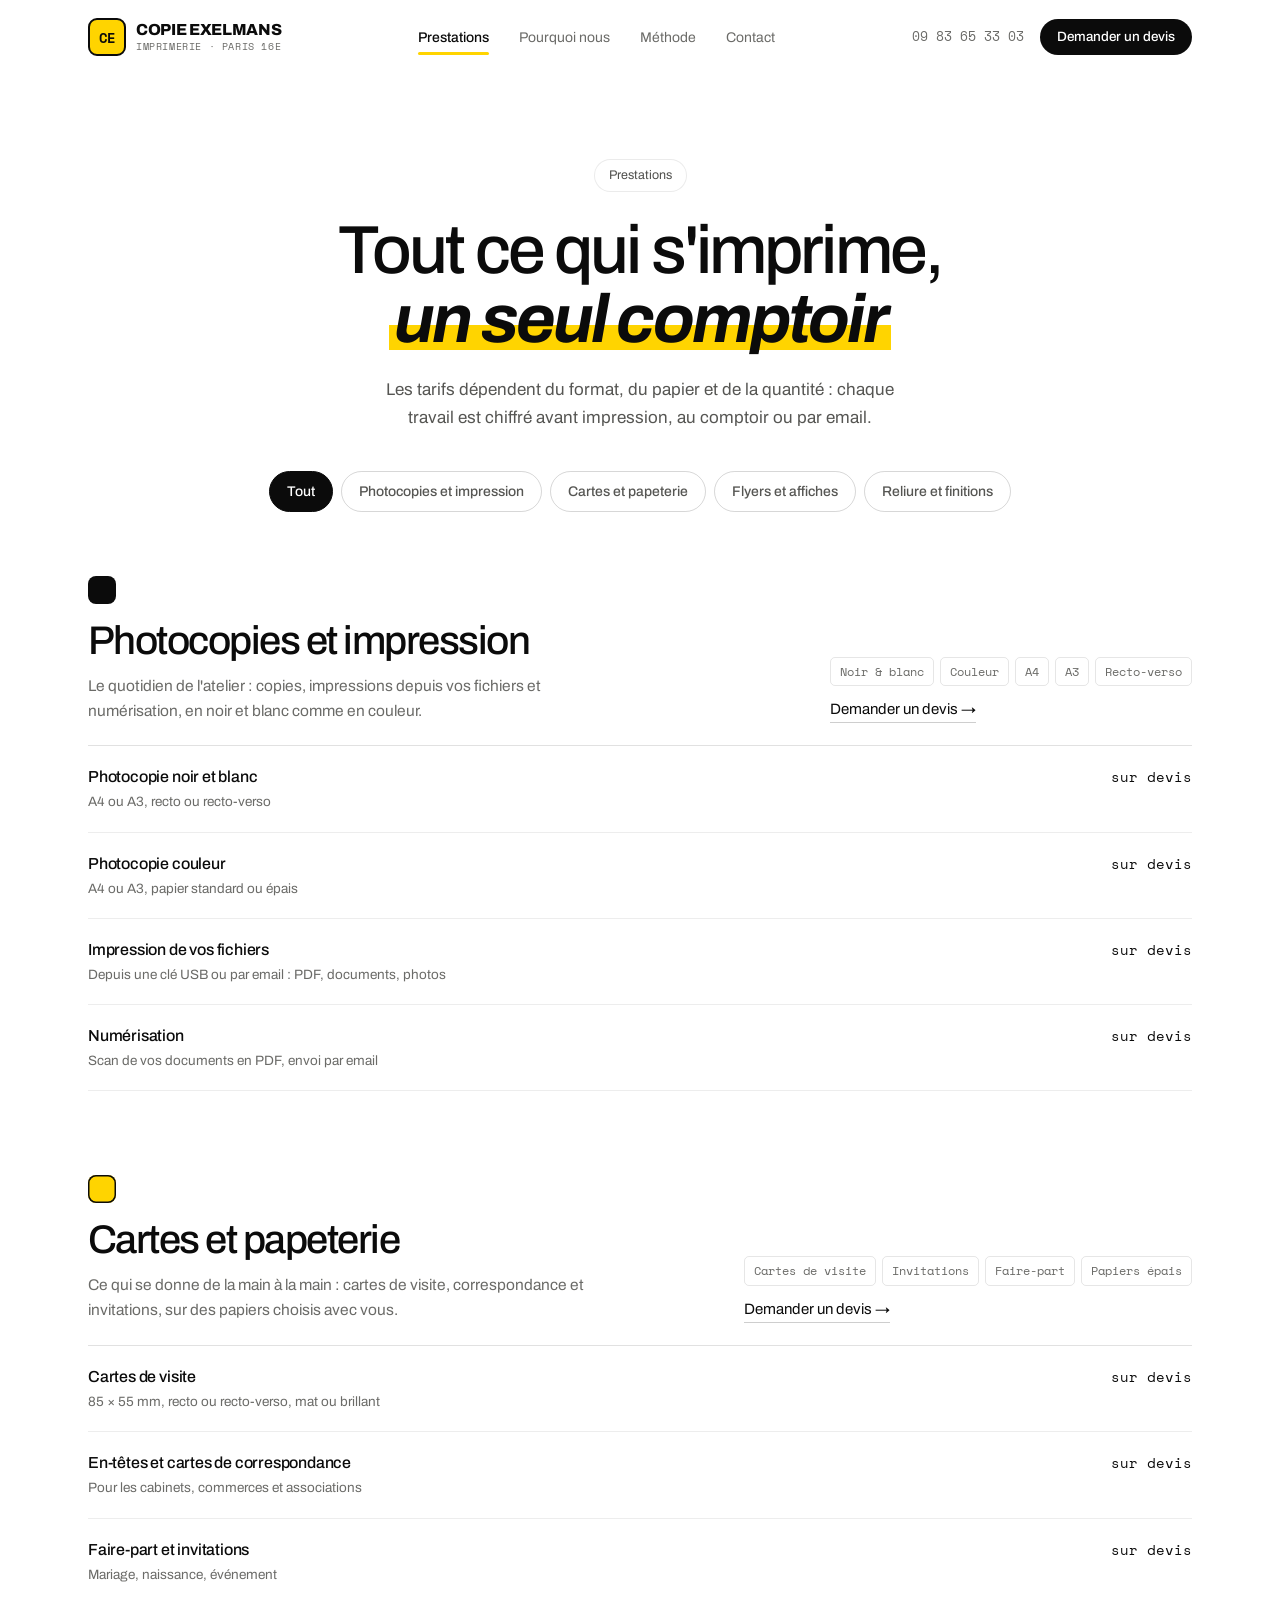
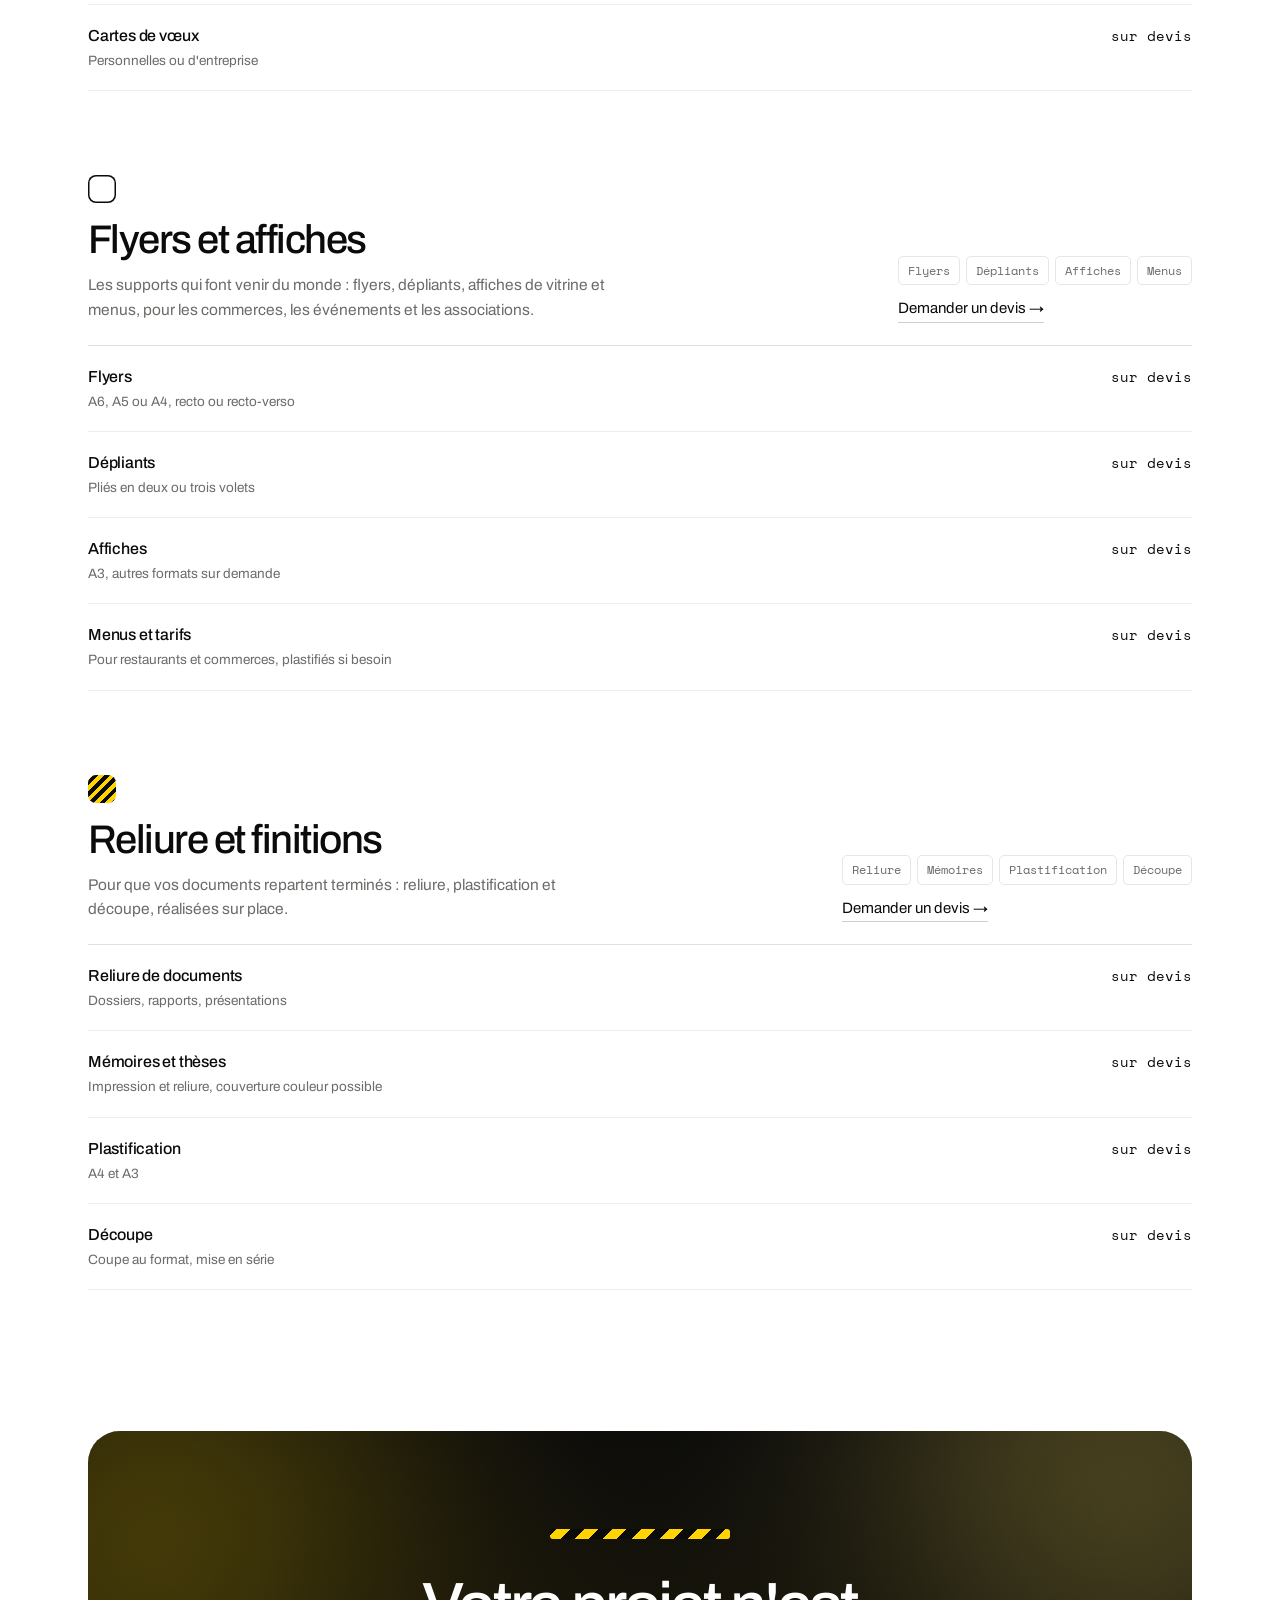
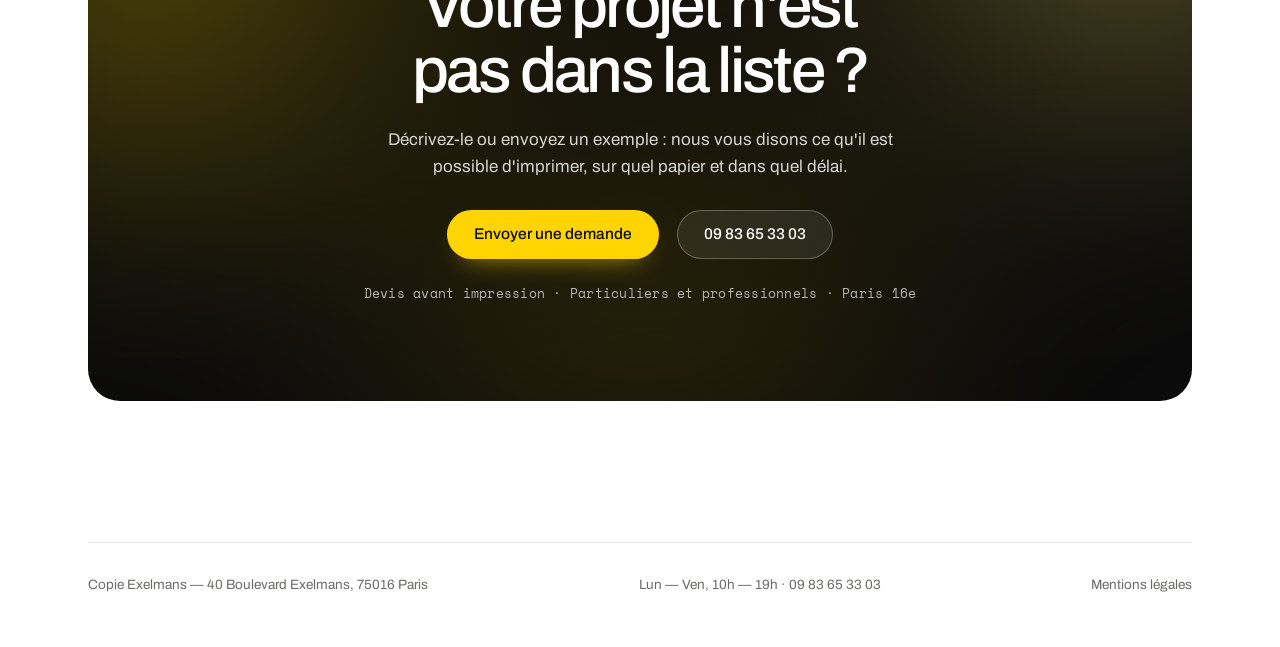
==== catalogue.html @ 48db98c7 "Site vitrine Copie Exelmans (noir, blanc, jaune) Accueil, prestations, contact et mentions légales, " ====
<!DOCTYPE html>
<html lang="fr">
<head>
<meta charset="utf-8">
<meta name="viewport" content="width=device-width, initial-scale=1">
<title>Prestations — Copie Exelmans · Imprimerie Paris 16e</title>
<meta name="description" content="Photocopies, impression numérique, cartes de visite, flyers, affiches, reliure et finitions au 40 boulevard Exelmans, Paris 16e.">
<meta name="theme-color" content="#ffd400">

<link rel="icon" href="assets/img/favicon.svg" type="image/svg+xml">

<link rel="preconnect" href="https://fonts.googleapis.com">
<link rel="preconnect" href="https://fonts.gstatic.com" crossorigin>
<link href="https://fonts.googleapis.com/css2?family=Archivo:wght@400;500;600;700;800&family=Space+Mono:wght@400;700&display=swap" rel="stylesheet">
<link rel="stylesheet" href="assets/css/style.css?v=1">
</head>
<body>

<div class="scroll-progress" aria-hidden="true"></div>
<a class="skip-link" href="#main">Aller au contenu</a>

<header class="site-header">
  <div class="container header-inner">
    <a class="brand" href="index.html" aria-label="Copie Exelmans, accueil">
      <span class="brand-mark" aria-hidden="true">CE</span>
      <span class="brand-name">Copie Exelmans<small>Imprimerie · Paris 16e</small></span>
    </a>

    <nav class="nav" id="site-nav" aria-label="Navigation principale">
      <a aria-current="page" href="catalogue.html">Prestations</a>
      <a href="index.html#pourquoi">Pourquoi nous</a>
      <a href="index.html#process">Méthode</a>
      <a href="contact.html">Contact</a>
    </nav>

    <div class="header-actions">
      <a class="header-tel" href="tel:+33983653303">09 83 65 33 03</a>
      <a class="btn btn--dark btn--sm" href="contact.html">Demander un devis</a>
    </div>

    <button class="burger" type="button" aria-expanded="false" aria-controls="site-nav" aria-label="Ouvrir le menu">
      <span></span><span></span><span></span>
    </button>
  </div>
</header>

<main id="main">

  <section class="container" style="padding-top: clamp(48px, 7vw, 84px);">
    <div class="center">
      <span class="badge">Prestations</span>
      <h1 class="h-page" style="max-width: 820px;">Tout ce qui s'imprime, <span class="grad">un seul comptoir</span></h1>
      <p class="lead" style="max-width: 520px;">
        Les tarifs dépendent du format, du papier et de la quantité : chaque travail est chiffré
        avant impression, au comptoir ou par email.
      </p>
    </div>

    <div class="filters" role="group" aria-label="Filtrer les prestations par famille">
      <button class="filter" type="button" data-filter="all" aria-pressed="true">Tout</button>
      <button class="filter" type="button" data-filter="copies" aria-pressed="false">Photocopies et impression</button>
      <button class="filter" type="button" data-filter="papeterie" aria-pressed="false">Cartes et papeterie</button>
      <button class="filter" type="button" data-filter="communication" aria-pressed="false">Flyers et affiches</button>
      <button class="filter" type="button" data-filter="finitions" aria-pressed="false">Reliure et finitions</button>
    </div>
    <p class="visually-hidden" id="filters-status" role="status" aria-live="polite"></p>

    <!-- Les prix ne sont pas affichés : remplacer « sur devis » par vos tarifs
         si vous souhaitez les publier (ex. « 0,10 € la page »). -->
    <div class="families">

      <!-- ===================== PHOTOCOPIES ET IMPRESSION ===================== -->
      <section class="family reveal" id="copies" data-family="copies" aria-labelledby="fam-copies">
        <div class="family-head">
          <div style="min-width: 0;">
            <span class="family-chip chip-ink" aria-hidden="true"></span>
            <h2 id="fam-copies">Photocopies et impression</h2>
            <p>
              Le quotidien de l'atelier : copies, impressions depuis vos fichiers et numérisation,
              en noir et blanc comme en couleur.
            </p>
          </div>
          <div class="family-aside">
            <span class="tags">
              <span class="tag">Noir &amp; blanc</span><span class="tag">Couleur</span>
              <span class="tag">A4</span><span class="tag">A3</span><span class="tag">Recto-verso</span>
            </span>
            <a class="link-u" href="contact.html" style="color: #0b0b0b;">Demander un devis →</a>
          </div>
        </div>

        <div class="row">
          <span>
            <span class="row-name"><span class="mk">Photocopie noir et blanc</span></span>
            <span class="row-note">A4 ou A3, recto ou recto-verso</span>
          </span>
          <span class="row-price">sur devis</span>
        </div>
        <div class="row">
          <span>
            <span class="row-name"><span class="mk">Photocopie couleur</span></span>
            <span class="row-note">A4 ou A3, papier standard ou épais</span>
          </span>
          <span class="row-price">sur devis</span>
        </div>
        <div class="row">
          <span>
            <span class="row-name"><span class="mk">Impression de vos fichiers</span></span>
            <span class="row-note">Depuis une clé USB ou par email : PDF, documents, photos</span>
          </span>
          <span class="row-price">sur devis</span>
        </div>
        <div class="row">
          <span>
            <span class="row-name"><span class="mk">Numérisation</span></span>
            <span class="row-note">Scan de vos documents en PDF, envoi par email</span>
          </span>
          <span class="row-price">sur devis</span>
        </div>
      </section>

      <!-- ===================== CARTES ET PAPETERIE ===================== -->
      <section class="family reveal" id="papeterie" data-family="papeterie" aria-labelledby="fam-papeterie">
        <div class="family-head">
          <div style="min-width: 0;">
            <span class="family-chip chip-yellow" aria-hidden="true"></span>
            <h2 id="fam-papeterie">Cartes et papeterie</h2>
            <p>
              Ce qui se donne de la main à la main : cartes de visite, correspondance et
              invitations, sur des papiers choisis avec vous.
            </p>
          </div>
          <div class="family-aside">
            <span class="tags">
              <span class="tag">Cartes de visite</span><span class="tag">Invitations</span>
              <span class="tag">Faire-part</span><span class="tag">Papiers épais</span>
            </span>
            <a class="link-u" href="contact.html" style="color: #0b0b0b;">Demander un devis →</a>
          </div>
        </div>

        <div class="row">
          <span>
            <span class="row-name"><span class="mk">Cartes de visite</span></span>
            <span class="row-note">85 × 55 mm, recto ou recto-verso, mat ou brillant</span>
          </span>
          <span class="row-price">sur devis</span>
        </div>
        <div class="row">
          <span>
            <span class="row-name"><span class="mk">En-têtes et cartes de correspondance</span></span>
            <span class="row-note">Pour les cabinets, commerces et associations</span>
          </span>
          <span class="row-price">sur devis</span>
        </div>
        <div class="row">
          <span>
            <span class="row-name"><span class="mk">Faire-part et invitations</span></span>
            <span class="row-note">Mariage, naissance, événement</span>
          </span>
          <span class="row-price">sur devis</span>
        </div>
        <div class="row">
          <span>
            <span class="row-name"><span class="mk">Cartes de vœux</span></span>
            <span class="row-note">Personnelles ou d'entreprise</span>
          </span>
          <span class="row-price">sur devis</span>
        </div>
      </section>

      <!-- ===================== FLYERS ET AFFICHES ===================== -->
      <section class="family reveal" id="communication" data-family="communication" aria-labelledby="fam-communication">
        <div class="family-head">
          <div style="min-width: 0;">
            <span class="family-chip chip-white" aria-hidden="true"></span>
            <h2 id="fam-communication">Flyers et affiches</h2>
            <p>
              Les supports qui font venir du monde : flyers, dépliants, affiches de vitrine et
              menus, pour les commerces, les événements et les associations.
            </p>
          </div>
          <div class="family-aside">
            <span class="tags">
              <span class="tag">Flyers</span><span class="tag">Dépliants</span>
              <span class="tag">Affiches</span><span class="tag">Menus</span>
            </span>
            <a class="link-u" href="contact.html" style="color: #0b0b0b;">Demander un devis →</a>
          </div>
        </div>

        <div class="row">
          <span>
            <span class="row-name"><span class="mk">Flyers</span></span>
            <span class="row-note">A6, A5 ou A4, recto ou recto-verso</span>
          </span>
          <span class="row-price">sur devis</span>
        </div>
        <div class="row">
          <span>
            <span class="row-name"><span class="mk">Dépliants</span></span>
            <span class="row-note">Pliés en deux ou trois volets</span>
          </span>
          <span class="row-price">sur devis</span>
        </div>
        <div class="row">
          <span>
            <span class="row-name"><span class="mk">Affiches</span></span>
            <span class="row-note">A3, autres formats sur demande</span>
          </span>
          <span class="row-price">sur devis</span>
        </div>
        <div class="row">
          <span>
            <span class="row-name"><span class="mk">Menus et tarifs</span></span>
            <span class="row-note">Pour restaurants et commerces, plastifiés si besoin</span>
          </span>
          <span class="row-price">sur devis</span>
        </div>
      </section>

      <!-- ===================== RELIURE ET FINITIONS ===================== -->
      <section class="family reveal" id="finitions" data-family="finitions" aria-labelledby="fam-finitions">
        <div class="family-head">
          <div style="min-width: 0;">
            <span class="family-chip chip-grey" aria-hidden="true"></span>
            <h2 id="fam-finitions">Reliure et finitions</h2>
            <p>
              Pour que vos documents repartent terminés : reliure, plastification et découpe,
              réalisées sur place.
            </p>
          </div>
          <div class="family-aside">
            <span class="tags">
              <span class="tag">Reliure</span><span class="tag">Mémoires</span>
              <span class="tag">Plastification</span><span class="tag">Découpe</span>
            </span>
            <a class="link-u" href="contact.html" style="color: #0b0b0b;">Demander un devis →</a>
          </div>
        </div>

        <div class="row">
          <span>
            <span class="row-name"><span class="mk">Reliure de documents</span></span>
            <span class="row-note">Dossiers, rapports, présentations</span>
          </span>
          <span class="row-price">sur devis</span>
        </div>
        <div class="row">
          <span>
            <span class="row-name"><span class="mk">Mémoires et thèses</span></span>
            <span class="row-note">Impression et reliure, couverture couleur possible</span>
          </span>
          <span class="row-price">sur devis</span>
        </div>
        <div class="row">
          <span>
            <span class="row-name"><span class="mk">Plastification</span></span>
            <span class="row-note">A4 et A3</span>
          </span>
          <span class="row-price">sur devis</span>
        </div>
        <div class="row">
          <span>
            <span class="row-name"><span class="mk">Découpe</span></span>
            <span class="row-note">Coupe au format, mise en série</span>
          </span>
          <span class="row-price">sur devis</span>
        </div>
      </section>

    </div>
  </section>

  <section class="container section">
    <div class="cta-panel reveal">
      <div class="cta-glow" aria-hidden="true"></div>
      <div class="rainbow-bar" style="width: 180px;" aria-hidden="true"></div>
      <h2 style="max-width: 660px;">Votre projet n'est pas dans la liste ?</h2>
      <p class="lead">
        Décrivez-le ou envoyez un exemple : nous vous disons ce qu'il est possible d'imprimer,
        sur quel papier et dans quel délai.
      </p>
      <div class="actions">
        <a class="btn btn--accent btn--lg" href="contact.html">Envoyer une demande</a>
        <a class="btn btn--ghost btn--lg" href="tel:+33983653303">09 83 65 33 03</a>
      </div>
      <p class="cta-note">Devis avant impression · Particuliers et professionnels · Paris 16e</p>
    </div>
  </section>

</main>

<footer class="container">
  <div class="footer-simple">
    <span>Copie Exelmans — 40 Boulevard Exelmans, 75016 Paris</span>
    <span>Lun — Ven, 10h — 19h · <a href="tel:+33983653303">09 83 65 33 03</a></span>
    <span><a href="mentions-legales.html">Mentions légales</a></span>
  </div>
</footer>

<!-- Raccourcis affichés après le premier écran (gérés par main.js). -->
<button class="to-top" type="button" aria-label="Revenir en haut de la page">
  <svg viewBox="0 0 24 24" fill="none" stroke="currentColor" stroke-width="2"
       stroke-linecap="round" stroke-linejoin="round" aria-hidden="true">
    <path d="M12 19V5M5 12l7-7 7 7"></path>
  </svg>
</button>

<div class="mobile-bar" aria-label="Actions rapides">
  <a class="btn btn--outline" href="tel:+33983653303">Appeler</a>
  <a class="btn btn--accent" href="contact.html">Demander un devis</a>
</div>

<script src="assets/js/main.js?v=1" defer></script>
</body>
</html>
---- assets/css/style.css ----
/* =========================================================================
   Copie Exelmans — feuille de style unique
   Direction artistique noir, blanc et jaune (jaune d'imprimerie).
   Sommaire :
     01. Tokens          06. Boutons & liens      11. Chiffres / avis
     02. Base & reset    07. En-tête              12. Marque déroulante
     03. Mise en page    08. Accueil — héro       13. FAQ
     04. Typographie     09. Catalogue (cartes)   14. Magasin / CTA / pied
     05. Animations      10. Pourquoi / Méthode   15. Pages catalogue & contact
   ========================================================================= */

/* 01. Tokens ------------------------------------------------------------ */
:root {
  /* Couleurs */
  --bg: #ffffff;
  --surface: #fff;
  --surface-2: #f6f6f2;
  --ink: #0b0b0b;
  --ink-2: #565653;
  --ink-3: #6b6b68;
  --ink-4: #5f5f5a;
  --ink-5: #4f4f4c;

  --line: rgba(11, 11, 11, 0.07);
  --line-2: rgba(11, 11, 11, 0.1);
  --line-3: rgba(11, 11, 11, 0.16);

  /* Palette de marque : noir, blanc, jaune.
     Le jaune ne sert jamais de couleur de texte sur fond blanc (contraste
     insuffisant) : il sert de fond, de surlignage, de filet ou de pastille. */
  --yellow: #ffd400;
  --yellow-2: #ffe55c;
  --yellow-soft: #fff7cc;
  --yellow-line: #f0dc7a;
  --accent: var(--ink);

  /* Bande « chantier » noir/jaune, l'équivalent du filet arc-en-ciel. */
  --stripes: repeating-linear-gradient(-45deg, var(--yellow) 0 10px, var(--ink) 10px 20px);

  /* Typographie */
  --sans: "Archivo", "Segoe UI", Helvetica, Arial, sans-serif;
  --mono: "Space Mono", ui-monospace, "SFMono-Regular", Consolas, monospace;

  /* Rythme */
  --wrap: 1160px;
  --gutter: clamp(20px, 4vw, 28px);
  --section: clamp(84px, 11vw, 150px);
  --radius: 22px;
  --radius-lg: 26px;

  /* Mouvement */
  --ease: cubic-bezier(0.2, 0.7, 0.2, 1);

  color-scheme: light;
}

/* 02. Base & reset ------------------------------------------------------ */
*,
*::before,
*::after { box-sizing: border-box; }

html { -webkit-text-size-adjust: 100%; }

@media (prefers-reduced-motion: no-preference) {
  html { scroll-behavior: smooth; }
}

body {
  margin: 0;
  background: var(--bg);
  color: var(--ink);
  font-family: var(--sans);
  font-size: 16px;
  line-height: 1.5;
  -webkit-font-smoothing: antialiased;
  text-rendering: optimizeLegibility;
  overflow-x: hidden;
}

img,
svg { display: block; max-width: 100%; }

a {
  color: var(--ink);
  text-decoration: none;
  transition: color 0.2s ease, border-color 0.2s ease, opacity 0.2s ease;
}

a:hover { color: var(--ink); }

button { font: inherit; color: inherit; }

:focus-visible {
  outline: 2px solid var(--ink);
  outline-offset: 3px;
  border-radius: 4px;
}

::selection { background: var(--yellow); color: var(--ink); }

.skip-link {
  position: absolute;
  left: 12px;
  top: -60px;
  z-index: 100;
  background: var(--ink);
  color: #fff;
  padding: 10px 16px;
  border-radius: 999px;
  font-size: 14px;
  transition: top 0.2s ease;
}

.skip-link:focus { top: 12px; color: #fff; }

.visually-hidden {
  position: absolute !important;
  width: 1px;
  height: 1px;
  margin: -1px;
  padding: 0;
  overflow: hidden;
  clip: rect(0 0 0 0);
  clip-path: inset(50%);
  white-space: nowrap;
}

/* 03. Mise en page ------------------------------------------------------ */
.container {
  width: 100%;
  max-width: var(--wrap);
  margin: 0 auto;
  padding: 0 var(--gutter);
}

.section { padding-top: var(--section); }
.section--tight { padding-top: clamp(64px, 8vw, 104px); }
.section--last { padding-bottom: var(--section); }
.center { text-align: center; }

/* L'en-tête est collant : on décale la cible des ancres d'autant. */
[id] { scroll-margin-top: 96px; }

/* 04. Typographie ------------------------------------------------------- */
h1, h2, h3, h4 {
  margin: 0;
  font-weight: 500;
  letter-spacing: -0.038em;
  line-height: 1.04;
  text-wrap: balance;
}

.h-hero {
  font-size: clamp(38px, 6.6vw, 82px);
  line-height: 1.01;
  letter-spacing: -0.042em;
  max-width: 940px;
  margin: 26px auto 0;
}

.h-page {
  font-size: clamp(34px, 5.6vw, 68px);
  line-height: 1.02;
  letter-spacing: -0.042em;
  margin: 24px auto 0;
}

.h-section { font-size: clamp(30px, 4.6vw, 56px); }
.h-sub { font-size: clamp(28px, 4vw, 48px); line-height: 1.05; }

.lead {
  margin: 22px auto 0;
  font-size: clamp(16px, 1.6vw, 17px);
  line-height: 1.6;
  color: var(--ink-2);
  text-wrap: pretty;
}

.lead--narrow { max-width: 540px; }

p { margin: 0; }

/* Les césures voulues par la maquette n'ont de sens qu'à partir d'une
   certaine largeur ; en dessous on laisse le texte couler naturellement. */
.br-md { display: none; }

@media (min-width: 700px) {
  .br-md { display: inline; }
}

/* Mot surligné au marqueur jaune, comme sur une épreuve corrigée. */
.grad {
  font-style: italic;
  font-weight: 700;
  padding: 0 0.08em;
  background: linear-gradient(transparent 58%, var(--yellow) 58%, var(--yellow) 92%, transparent 92%);
  -webkit-box-decoration-break: clone;
  box-decoration-break: clone;
}

.mono {
  font-family: var(--mono);
  font-size: 13px;
  color: var(--ink-3);
}

.eyebrow {
  font-family: var(--mono);
  font-size: 11.5px;
  letter-spacing: 0.05em;
  text-transform: uppercase;
  color: var(--ink-3);
}

.badge {
  display: inline-flex;
  align-items: center;
  gap: 8px;
  background: var(--surface);
  border: 1px solid rgba(11, 11, 11, 0.08);
  padding: 6px 14px;
  border-radius: 999px;
  font-size: 12.5px;
  color: var(--ink-5);
}

.badge--glass {
  background: rgba(255, 255, 255, 0.8);
  border-color: var(--line);
  -webkit-backdrop-filter: blur(6px);
  backdrop-filter: blur(6px);
}

.dot {
  width: 7px;
  height: 7px;
  border-radius: 50%;
  background: var(--yellow);
  box-shadow: 0 0 0 1.5px var(--ink);
  flex: none;
}

.rainbow-bar {
  height: 8px;
  width: 210px;
  margin: 0 auto 40px;
  border-radius: 999px;
  background: var(--stripes);
}

/* 05. Animations -------------------------------------------------------- */
@keyframes cx-marquee {
  from { transform: translateX(0); }
  to { transform: translateX(-50%); }
}

@keyframes cx-rise {
  from { opacity: 0; transform: translateY(16px); }
  to { opacity: 1; transform: none; }
}

/* Le contenu n'est masqué que si le JS est bien là pour le réafficher :
   `is-armed` est posé par main.js, jamais par le HTML. */
.reveal {
  transition: opacity 0.75s var(--ease), transform 0.75s var(--ease), filter 0.75s ease;
  transition-delay: var(--d, 0ms);
}

.reveal.is-armed {
  opacity: 0;
  transform: translateY(22px);
  filter: blur(3px);
  will-change: opacity, transform;
}

.reveal.is-in {
  opacity: 1;
  transform: none;
  filter: none;
}

@media (prefers-reduced-motion: reduce) {
  .reveal,
  .reveal.is-armed,
  .reveal.is-in {
    opacity: 1 !important;
    transform: none !important;
    filter: none !important;
    transition: none !important;
  }
  .hero-inner { animation: none !important; }
  .marquee-track { animation: none !important; }
  .cta-glow { animation: none !important; }
  * { scroll-behavior: auto !important; }

  [data-seq-item],
  [data-seq-item].is-armed,
  [data-seq-item].is-in {
    opacity: 1 !important;
    transform: none !important;
    transition: none !important;
  }

  .quote-row::after { animation: none !important; opacity: 0 !important; }
  .quote-row::before { transform: scaleY(1) !important; }
}

/* 06. Boutons & liens --------------------------------------------------- */
.btn {
  display: inline-flex;
  align-items: center;
  justify-content: center;
  gap: 8px;
  border: 1px solid transparent;
  border-radius: 999px;
  padding: 13px 24px;
  font-size: 15px;
  font-weight: 500;
  line-height: 1.2;
  white-space: nowrap;
  cursor: pointer;
  transition: background 0.25s ease, color 0.25s ease, transform 0.25s var(--ease),
    box-shadow 0.25s ease, border-color 0.25s ease;
}

.btn--dark {
  background: var(--ink);
  color: #fff;
}

.btn--dark:hover,
.btn--dark:focus-visible {
  background: var(--yellow);
  color: var(--ink);
  transform: translateY(-2px);
  box-shadow: 0 14px 26px -14px rgba(255, 212, 0, 0.55);
}

.btn--outline {
  background: none;
  border-color: var(--line-3);
  color: var(--ink);
}

.btn--outline:hover {
  border-color: var(--ink);
  color: var(--accent);
}

/* Jaune de marque : bouton principal sur fond sombre et barre mobile. */
.btn--accent {
  background: var(--yellow);
  color: var(--ink);
  box-shadow: 0 12px 26px -16px rgba(255, 212, 0, 0.9);
}

.btn--accent:hover,
.btn--accent:focus-visible {
  background: var(--yellow-2);
  color: var(--ink);
  transform: translateY(-2px);
  box-shadow: 0 18px 34px -14px rgba(255, 212, 0, 0.75);
}

.btn--ghost {
  background: rgba(255, 255, 255, 0.08);
  border-color: rgba(255, 255, 255, 0.26);
  color: #fff;
}

.btn--ghost:hover,
.btn--ghost:focus-visible {
  background: rgba(255, 255, 255, 0.16);
  border-color: #fff;
  color: #fff;
  transform: translateY(-2px);
}

.btn--sm { padding: 9px 16px; font-size: 13.5px; }
.btn--lg { padding: 14px 26px; font-size: 15.5px; }
.btn--block { width: 100%; }

.link-u {
  border-bottom: 1px solid rgba(11, 11, 11, 0.2);
  padding-bottom: 2px;
  color: var(--ink-2);
  font-size: 15px;
}

.link-u:hover {
  color: var(--ink);
  border-color: var(--ink);
}

.link-u--mono {
  font-family: var(--mono);
  color: var(--ink);
  font-size: 15.5px;
}

.actions {
  display: flex;
  justify-content: center;
  align-items: center;
  gap: 18px;
  margin-top: 30px;
  flex-wrap: wrap;
}

/* 07. En-tête ----------------------------------------------------------- */
.site-header {
  position: sticky;
  top: 0;
  z-index: 50;
  background: rgba(255, 255, 255, 0.86);
  -webkit-backdrop-filter: saturate(180%) blur(12px);
  backdrop-filter: saturate(180%) blur(12px);
  border-bottom: 1px solid transparent;
  transition: border-color 0.3s ease, background 0.3s ease;
}

.site-header.is-stuck { border-bottom-color: var(--line); }

.header-inner {
  display: flex;
  align-items: center;
  gap: 16px;
  padding-top: 18px;
  padding-bottom: 18px;
}

.brand { display: flex; align-items: center; flex: none; }

.brand img {
  height: 34px;
  width: auto;
  transition: transform 0.3s var(--ease);
}

.brand:hover img { transform: scale(1.04); }

.nav {
  display: flex;
  align-items: center;
  gap: 30px;
  margin: 0 auto;
  font-size: 14px;
}

.nav a {
  position: relative;
  color: var(--ink-3);
  white-space: nowrap;
}

.nav a:hover { color: var(--ink); }

.nav a[aria-current="page"] {
  color: var(--ink);
  font-weight: 500;
}

/* Soulignement jaune qui se déploie depuis la gauche. */
@media (min-width: 1000px) {
  .nav a::after {
    content: "";
    position: absolute;
    left: 0;
    right: 0;
    bottom: -7px;
    height: 3px;
    border-radius: 2px;
    background: var(--yellow);
    transform: scaleX(0);
    transform-origin: 0 50%;
    transition: transform 0.32s var(--ease);
  }

  .nav a:hover::after,
  .nav a:focus-visible::after,
  .nav a[aria-current="page"]::after { transform: scaleX(1); }
}

.header-actions {
  display: flex;
  align-items: center;
  gap: 16px;
  flex: none;
}

.header-tel {
  font-family: var(--mono);
  font-size: 13px;
  color: var(--ink-3);
  white-space: nowrap;
}

.header-tel:hover { color: var(--ink); }

.burger {
  display: none;
  width: 42px;
  height: 42px;
  border: 1px solid var(--line-2);
  border-radius: 12px;
  background: var(--surface);
  cursor: pointer;
  padding: 0;
  place-items: center;
  flex: none;
}

.burger span {
  display: block;
  width: 17px;
  height: 1.5px;
  background: var(--ink);
  border-radius: 2px;
  transition: transform 0.28s var(--ease), opacity 0.2s ease;
}

.burger span + span { margin-top: 4px; }

.burger[aria-expanded="true"] span:nth-child(1) { transform: translateY(5.5px) rotate(45deg); }
.burger[aria-expanded="true"] span:nth-child(2) { opacity: 0; }
.burger[aria-expanded="true"] span:nth-child(3) { transform: translateY(-5.5px) rotate(-45deg); }

@media (max-width: 999px) {
  .burger { display: grid; }

  .nav {
    position: absolute;
    left: var(--gutter);
    right: var(--gutter);
    top: calc(100% + 8px);
    margin: 0;
    flex-direction: column;
    align-items: stretch;
    gap: 0;
    padding: 8px;
    background: var(--surface);
    border: 1px solid var(--line);
    border-radius: 18px;
    box-shadow: 0 30px 60px -40px rgba(11, 11, 11, 0.5);
    font-size: 16px;
    opacity: 0;
    transform: translateY(-8px);
    pointer-events: none;
    transition: opacity 0.22s ease, transform 0.22s var(--ease);
  }

  .nav.is-open {
    opacity: 1;
    transform: none;
    pointer-events: auto;
  }

  .nav a {
    padding: 13px 14px;
    border-radius: 12px;
    color: var(--ink);
  }

  .nav a:hover { background: var(--surface-2); }

  .nav a + a { border-top: 1px solid var(--line); }

  .header-inner { position: relative; }
  .header-tel { display: none; }
  /* Sans la nav dans le flux, c'est ce bloc qui pousse le burger à droite. */
  .header-actions { margin-left: auto; }
}

@media (max-width: 359px) {
  .header-actions .btn { display: none; }
  .brand img { height: 30px; }
}

/* 08. Accueil — héro ---------------------------------------------------- */
.hero {
  position: relative;
  padding-top: clamp(56px, 8vw, 96px);
  text-align: center;
  overflow: clip;
}

/* Le halo est cadré sur la largeur de contenu, comme dans la maquette,
   et non sur toute la largeur de la fenêtre. */
.hero > .container { position: relative; }

.hero-halo {
  position: absolute;
  inset: 60px 0 auto;
  height: 460px;
  pointer-events: none;
  opacity: 0.9;
  background: radial-gradient(circle, var(--yellow) 2.6px, transparent 3px) 0 0 / 18px 18px;
  -webkit-mask-image: radial-gradient(60% 70% at 50% 45%, #000 0%, rgba(0, 0, 0, 0.55) 45%, transparent 75%);
  mask-image: radial-gradient(60% 70% at 50% 45%, #000 0%, rgba(0, 0, 0, 0.55) 45%, transparent 75%);
}

.hero-inner {
  position: relative;
  animation: cx-rise 0.8s var(--ease) both;
}

/* Devis d'exemple ------------------------------------------------------- */
.quote {
  position: relative;
  margin: clamp(40px, 6vw, 62px) auto 0;
  max-width: 880px;
  text-align: left;
  background: var(--surface);
  border: 1px solid var(--line);
  border-radius: var(--radius);
  box-shadow: 0 40px 80px -56px rgba(11, 11, 11, 0.45), 0 2px 6px -2px rgba(11, 11, 11, 0.05);
  overflow: hidden;
}

.quote-head {
  display: flex;
  align-items: center;
  justify-content: space-between;
  gap: 12px;
  padding: 16px clamp(16px, 2.4vw, 22px);
  border-bottom: 1px solid var(--line);
  flex-wrap: wrap;
}

.quote-id {
  display: flex;
  align-items: center;
  gap: 10px;
  flex-wrap: wrap;
}

.quote-id img { height: 20px; width: auto; }

.quote-id strong {
  font-size: 14px;
  font-weight: 600;
  letter-spacing: -0.01em;
}

.quote-id span {
  font-family: var(--mono);
  font-size: 11.5px;
  color: var(--ink-3);
}

.tag-ok {
  display: inline-flex;
  align-items: center;
  gap: 7px;
  background: var(--yellow-soft);
  color: var(--ink);
  border: 1px solid var(--yellow-line);
  font-size: 12px;
  padding: 5px 11px;
  border-radius: 999px;
  white-space: nowrap;
}

.tag-ok .dot { width: 5px; height: 5px; }

.quote-grid {
  display: grid;
  grid-template-columns: minmax(0, 1fr) 78px 78px;
  align-items: center;
  gap: 0;
  padding: 15px clamp(16px, 2.4vw, 22px);
  border-bottom: 1px solid rgba(11, 11, 11, 0.06);
}

.quote-grid--head {
  padding-top: 12px;
  padding-bottom: 12px;
  font-family: var(--mono);
  font-size: 10px;
  letter-spacing: 0.04em;
  text-transform: uppercase;
  color: var(--ink-3);
}

/* Les cellules d'en-tête partagent l'alignement des prix, pas leur taille. */
.quote-grid--head .quote-price {
  font-size: inherit;
  font-weight: 400;
  color: inherit;
}

/* Chaque ligne du devis porte sa propre couleur (`--row-accent`, posée dans
   le HTML) : un liseré qui se déploie et un lavis qui balaie la ligne. */
.quote-row {
  position: relative;
  transition: background 0.25s ease;
}

.quote-row:hover { background: var(--surface-2); }

.quote-row::before {
  content: "";
  position: absolute;
  left: 0;
  top: 0;
  bottom: 0;
  width: 3px;
  background: var(--row-accent, var(--yellow));
  transform: scaleY(0);
  transform-origin: 50% 0;
  transition: transform 0.55s var(--ease), width 0.25s ease;
}

.quote-row.is-in::before { transform: scaleY(1); }
.quote-row:hover::before { width: 5px; }

.quote-row::after {
  content: "";
  position: absolute;
  inset: 0;
  pointer-events: none;
  opacity: 0;
  background: linear-gradient(90deg, var(--row-wash, rgba(255, 212, 0, 0.16)) 0%, transparent 60%);
}

.quote-row.is-in::after { animation: cx-wash 1.2s ease forwards; }

@keyframes cx-wash {
  0% { opacity: 0; }
  32% { opacity: 1; }
  100% { opacity: 0; }
}

/* Apparition séquencée (devis) : posée par main.js, jamais par le HTML. */
[data-seq-item] {
  transition: opacity 0.6s var(--ease), transform 0.6s var(--ease);
}

[data-seq-item].is-armed {
  opacity: 0;
  transform: translateX(-18px);
}

[data-seq-item].is-in {
  opacity: 1;
  transform: none;
}

.quote-name {
  display: block;
  font-size: 14.5px;
  font-weight: 500;
}

.quote-note {
  display: block;
  font-size: 12.5px;
  color: var(--ink-3);
  margin-top: 2px;
}

.quote-price {
  text-align: right;
  font-family: var(--mono);
  font-size: 13px;
  color: var(--ink);
  font-weight: 500;
}

.quote-price--old {
  color: var(--ink-4);
  font-weight: 400;
  text-decoration: line-through;
}

.quote-foot {
  display: flex;
  align-items: center;
  justify-content: space-between;
  gap: 14px;
  padding: 17px clamp(16px, 2.4vw, 22px);
  background: var(--surface-2);
  flex-wrap: wrap;
  font-size: 13.5px;
  color: var(--ink-2);
}

.save {
  display: flex;
  align-items: baseline;
  gap: 10px;
}

.save b {
  background: var(--yellow);
  color: var(--ink);
  font-size: 13px;
  font-weight: 700;
  padding: 4px 10px;
  border-radius: 6px;
}

.save span { font-family: var(--mono); font-size: 13px; color: var(--ink-3); }

.caption {
  font-size: 13px;
  color: var(--ink-3);
  margin: 16px auto 0;
  max-width: 460px;
  line-height: 1.5;
}

@media (min-width: 420px) {
  .quote-grid { grid-template-columns: minmax(0, 1fr) 96px 96px; }
  .quote-grid--head { font-size: 11px; letter-spacing: 0.05em; }
}

@media (min-width: 560px) {
  .quote-grid { grid-template-columns: minmax(0, 1fr) 118px 118px; }
}

/* Piliers --------------------------------------------------------------- */
.pillars {
  display: grid;
  gap: 0;
  padding-top: clamp(64px, 8vw, 104px);
}

.pillar {
  display: flex;
  gap: 14px;
  align-items: flex-start;
  min-width: 0;
  padding: 26px 0 0;
  border-top: 1px solid var(--line-2);
}

.pillar:first-child { padding-top: 0; border-top: 0; }

.pillar-chip {
  width: 30px;
  height: 30px;
  border-radius: 9px;
  flex: none;
  transition: transform 0.45s var(--ease), box-shadow 0.35s ease;
}

.pillar:hover .pillar-chip {
  transform: scale(1.14) rotate(-7deg);
  box-shadow: 0 10px 20px -10px rgba(11, 11, 11, 0.45);
}

.pillar-title { transition: color 0.25s ease; }
.pillar:hover .pillar-title { color: var(--accent); }

.pillar-title {
  display: block;
  font-size: 15px;
  font-weight: 600;
  letter-spacing: -0.01em;
}

.pillar-body {
  display: block;
  font-size: 14px;
  color: var(--ink-3);
  line-height: 1.55;
  margin-top: 5px;
}

@media (min-width: 820px) {
  .pillars { grid-template-columns: repeat(3, minmax(0, 1fr)); }

  .pillar {
    padding: 0 30px 0 30px;
    border-top: 0;
    border-left: 1px solid var(--line-2);
  }

  .pillar:first-child { padding-left: 0; border-left: 0; }
  .pillar:last-child { padding-right: 0; }
}

/* 09. Catalogue (cartes de famille) ------------------------------------- */
.cards {
  display: flex;
  flex-direction: column;
  gap: 16px;
  margin-top: 48px;
  text-align: left;
}

.card {
  display: block;
  background: var(--surface);
  border: 1px solid var(--line);
  border-radius: var(--radius);
  overflow: hidden;
  color: var(--ink);
  transition: border-color 0.3s ease, transform 0.35s var(--ease), box-shadow 0.35s ease;
}

.card:hover {
  color: var(--ink);
  border-color: rgba(255, 212, 0, 0.4);
  transform: translateY(-5px);
  box-shadow: 0 30px 54px -30px rgba(255, 212, 0, 0.4), 0 0 0 4px rgba(255, 212, 0, 0.06);
}

.card-title,
.card-name,
.count { transition: color 0.25s ease; }

.card:hover .card-title,
.card:hover .card-name,
.card:hover .count { color: var(--accent); }

.card--feature {
  display: grid;
  grid-template-columns: minmax(0, 1fr);
}

.card-body {
  padding: clamp(24px, 3vw, 30px);
  display: flex;
  flex-direction: column;
  justify-content: space-between;
  gap: 34px;
}

.card-title {
  font-weight: 600;
  font-size: 25px;
  letter-spacing: -0.028em;
  margin: 12px 0 0;
}

.card-text {
  font-size: 15px;
  line-height: 1.6;
  color: var(--ink-3);
  margin: 10px 0 0;
  max-width: 430px;
}

.card-foot {
  display: flex;
  align-items: flex-end;
  justify-content: space-between;
  gap: 20px;
  flex-wrap: wrap;
}

.ink-bars { display: flex; gap: 6px; }

.ink-bars span {
  width: 13px;
  height: 46px;
  border-radius: 4px;
}

.count {
  font-family: var(--mono);
  font-size: 12.5px;
  color: var(--ink);
  white-space: nowrap;
}

.media {
  position: relative;
  background: #f3f2ef;
  min-height: 220px;
  overflow: hidden;
}

.media img {
  position: absolute;
  inset: 0;
  width: 100%;
  height: 100%;
  object-fit: cover;
  transition: transform 0.6s var(--ease);
}

.card:hover .media img { transform: scale(1.03); }

.card-grid {
  display: grid;
  grid-template-columns: minmax(0, 1fr);
  gap: 16px;
}

.card--small {
  display: flex;
  flex-direction: column;
}

.card--small .media { height: 158px; min-height: 0; flex: none; }

.card--small .card-body {
  padding: 22px 26px 26px;
  gap: 12px;
  flex: 1;
}

.card-name {
  display: block;
  font-size: 19px;
  font-weight: 600;
  letter-spacing: -0.024em;
}

.card-sub {
  display: block;
  font-size: 14px;
  color: var(--ink-3);
  line-height: 1.55;
  margin-top: 7px;
}

.card--small .count { color: var(--ink-3); margin-top: auto; }

@media (min-width: 720px) {
  .card-grid { grid-template-columns: repeat(3, minmax(0, 1fr)); }
  .card--small .card-body { min-height: 170px; }
}

@media (min-width: 900px) {
  .card--feature { grid-template-columns: minmax(0, 1fr) minmax(0, 1fr); }
  .card--feature .media { min-height: 300px; }
}

/* 10. Pourquoi / Méthode ------------------------------------------------ */
.split {
  display: grid;
  grid-template-columns: minmax(0, 1fr);
  gap: clamp(36px, 5vw, 56px);
  align-items: start;
}

@media (min-width: 900px) {
  .split { grid-template-columns: minmax(0, 0.85fr) minmax(0, 1.15fr); }
}

.split h2 { margin-top: 22px; max-width: 380px; }
.split .lead { margin-left: 0; max-width: 360px; }

.reason {
  padding: 24px 0;
  border-top: 1px solid var(--line-2);
  display: flex;
  gap: 20px;
  align-items: flex-start;
}

.reason-n {
  font-family: var(--mono);
  font-size: 12px;
  color: var(--ink-4);
  flex: none;
  padding-top: 3px;
  width: 26px;
}

.reason-title {
  display: block;
  font-size: 18px;
  font-weight: 600;
  letter-spacing: -0.02em;
}

.reason-body {
  display: block;
  font-size: 15px;
  color: var(--ink-3);
  line-height: 1.6;
  margin-top: 7px;
  max-width: 460px;
}

.pro-box {
  margin-top: 26px;
  background: var(--yellow);
  border: 1px solid var(--ink);
  border-radius: 18px;
  padding: 24px;
}

.pro-box h3 {
  font-size: 17px;
  font-weight: 600;
  letter-spacing: -0.02em;
}

.pro-box p {
  font-size: 15px;
  line-height: 1.6;
  color: #2b2600;
  margin: 8px 0 0;
  max-width: 420px;
}

.pro-box .btn { margin-top: 16px; }

.steps {
  margin-top: 56px;
  display: grid;
  grid-template-columns: minmax(0, 1fr);
  gap: 34px;
  text-align: left;
  border-top: 1px solid var(--line-2);
}

@media (min-width: 760px) {
  .steps { grid-template-columns: repeat(3, minmax(0, 1fr)); }
}

.step { padding-top: 26px; position: relative; }

.step-dot {
  position: absolute;
  top: -5px;
  left: 0;
  width: 9px;
  height: 9px;
  border-radius: 50%;
}

.step-meta {
  display: block;
  font-family: var(--mono);
  font-size: 12px;
  color: var(--ink-3);
}

.step-title {
  display: block;
  font-size: 19px;
  font-weight: 600;
  letter-spacing: -0.022em;
  margin-top: 10px;
}

.step-body {
  display: block;
  font-size: 15px;
  color: var(--ink-3);
  line-height: 1.6;
  margin-top: 8px;
}

/* 11. Chiffres & avis --------------------------------------------------- */
.stats-panel {
  position: relative;
  border-radius: 30px;
  overflow: hidden;
  padding: clamp(52px, 7vw, 84px) clamp(20px, 3vw, 32px);
  text-align: center;
  background: var(--yellow);
}

.stats-panel::before {
  content: "";
  position: absolute;
  inset: 0;
  background: radial-gradient(circle, rgba(11, 11, 11, 0.13) 1.6px, transparent 2px) 0 0 / 14px 14px;
  -webkit-mask-image: linear-gradient(180deg, #000, transparent 75%);
  mask-image: linear-gradient(180deg, #000, transparent 75%);
}

.stats-inner { position: relative; }

.stats {
  display: grid;
  grid-template-columns: repeat(2, minmax(0, 1fr));
  gap: 14px;
  margin-top: 46px;
}

@media (min-width: 860px) {
  .stats { grid-template-columns: repeat(4, minmax(0, 1fr)); }
}

.stat {
  background: rgba(255, 255, 255, 0.92);
  border: 1px solid var(--ink);
  -webkit-backdrop-filter: blur(10px);
  backdrop-filter: blur(10px);
  border-radius: 18px;
  padding: 26px 20px;
  text-align: left;
  transition: transform 0.35s var(--ease), background 0.3s ease;
}

.stat:hover {
  transform: translateY(-4px);
  background: var(--ink);
  border-color: var(--ink);
}

.stat:hover .stat-k { color: var(--yellow); }
.stat:hover .stat-v { color: rgba(255, 255, 255, 0.82); }
.stat-v { transition: color 0.25s ease; }

.stat-k { transition: color 0.25s ease; }

.stat-k {
  font-weight: 600;
  font-size: clamp(30px, 4vw, 38px);
  letter-spacing: -0.04em;
  line-height: 1;
}

.stat-v {
  font-size: 14px;
  color: var(--ink-5);
  line-height: 1.5;
  margin-top: 10px;
}

.quotes {
  margin-top: 56px;
  display: grid;
  grid-template-columns: minmax(0, 1fr);
  gap: 0;
  text-align: left;
}

.t-item {
  margin: 0;
  display: flex;
  flex-direction: column;
  gap: 22px;
  min-width: 0;
  padding: 26px 0;
  border-top: 1px solid var(--line-2);
}

.t-item:first-child { padding-top: 0; border-top: 0; }

.t-item blockquote {
  margin: 0;
  font-size: 18px;
  line-height: 1.5;
  letter-spacing: -0.012em;
  color: #17171a;
  text-wrap: pretty;
}

.t-item figcaption {
  margin-top: auto;
  font-size: 14px;
  color: var(--ink-3);
  line-height: 1.5;
}

.t-item figcaption b {
  display: block;
  color: var(--ink);
  font-weight: 600;
}

@media (min-width: 860px) {
  .quotes { grid-template-columns: repeat(3, minmax(0, 1fr)); }

  .t-item {
    padding: 0 30px;
    border-top: 0;
    border-left: 1px solid var(--line-2);
  }

  .t-item:first-child { padding-left: 0; border-left: 0; }
  .t-item:last-child { padding-right: 0; }
}

/* 12. Marques déroulantes ----------------------------------------------- */
.marquee {
  overflow: hidden;
  -webkit-mask-image: linear-gradient(90deg, transparent, #000 12%, #000 88%, transparent);
  mask-image: linear-gradient(90deg, transparent, #000 12%, #000 88%, transparent);
}

.marquee-track {
  display: flex;
  align-items: center;
  width: max-content;
  gap: 54px;
  animation: cx-marquee 32s linear infinite;
}

/* Logos de marque : `brightness(0)` les aplatit en noir en conservant la
   transparence, et l'opacité les ramène au gris du bandeau (#737370 sur le
   fond #FAFAF9). Un seul réglage pour tous les fichiers, quelles que soient
   leurs couleurs d'origine. Au survol, le logo reprend ses vraies couleurs. */
.marque {
  height: var(--h, 15px);
  width: auto;
  flex: none;
  filter: brightness(0);
  opacity: 0.54;
  transition: filter 0.3s ease, opacity 0.3s ease;
}

.marque:hover { filter: none; opacity: 1; }

/* Hauteurs réglées à l'œil : les marques compactes ont besoin de plus de
   hauteur que les logotypes en largeur pour peser pareil dans la ligne. */
.marque--hp { --h: 25px; }
.marque--dell { --h: 24px; }
.marque--logitech { --h: 19px; }
.marque--epson { --h: 13px; }
.marque--brother { --h: 15px; }
.marque--xerox { --h: 15px; }
.marque--lexmark { --h: 14px; }
.marque--fellowes { --h: 19px; }

/* Le défilé se met en pause au survol : on peut lire la liste tranquillement. */
.marquee:hover .marquee-track { animation-play-state: paused; }

.marquee-track span {
  font-size: 18px;
  font-weight: 500;
  letter-spacing: -0.015em;
  /* Maquette : #98988F (2,9:1). Assombri pour atteindre 4,6:1 (WCAG AA). */
  color: #5c5c58;
  white-space: nowrap;
  transition: color 0.25s ease, background 0.25s ease;
}

.marquee-track span:hover { color: var(--accent); }

/* 13. FAQ --------------------------------------------------------------- */
.faq { border-bottom: 1px solid var(--line-2); }

.faq-item {
  position: relative;
  border-top: 1px solid var(--line-2);
}

/* Liseré rose sur la question ouverte (classe posée par main.js). */
.faq-item::before {
  content: "";
  position: absolute;
  left: -14px;
  top: 14px;
  bottom: 14px;
  width: 3px;
  border-radius: 3px;
  background: var(--yellow);
  transform: scaleY(0);
  transition: transform 0.4s var(--ease);
}

.faq-item.is-open::before { transform: scaleY(1); }

.faq-item h3 { margin: 0; font-size: inherit; letter-spacing: normal; }

.faq-q {
  width: 100%;
  text-align: left;
  background: none;
  border: 0;
  padding: 22px 0;
  display: flex;
  align-items: baseline;
  justify-content: space-between;
  gap: 20px;
  cursor: pointer;
  font-family: var(--sans);
  font-size: 16.5px;
  font-weight: 500;
  letter-spacing: -0.015em;
  color: var(--ink);
  transition: color 0.22s ease;
}

.faq-q:hover,
.faq-q[aria-expanded="true"] { color: var(--accent); }

.faq-q::after {
  content: "+";
  font-family: var(--mono);
  font-size: 16px;
  color: var(--ink-4);
  flex: none;
  transition: color 0.22s ease, transform 0.35s var(--ease);
}

.faq-q:hover::after { color: var(--accent); }

.faq-q[aria-expanded="true"]::after {
  content: "–";
  color: var(--accent);
  transform: rotate(180deg);
}

.faq-a {
  padding: 0 0 24px;
  font-size: 15.5px;
  line-height: 1.65;
  color: var(--ink-3);
  max-width: 560px;
}

.faq-a[hidden] { display: none; }

/* 14. Magasin / CTA / pied de page -------------------------------------- */
.store {
  display: grid;
  grid-template-columns: minmax(0, 1fr);
  background: var(--surface);
  border: 1px solid var(--line);
  border-radius: var(--radius-lg);
  overflow: hidden;
}

@media (min-width: 900px) {
  .store { grid-template-columns: minmax(0, 1fr) minmax(0, 1fr); }
  .store .media { min-height: 360px; }
}

.store-body {
  padding: clamp(28px, 4vw, 44px);
  display: flex;
  flex-direction: column;
  gap: 30px;
}

.store h2 {
  font-size: clamp(26px, 3.4vw, 42px);
  margin-top: 14px;
  line-height: 1.05;
}

.store-grid {
  display: grid;
  grid-template-columns: repeat(auto-fit, minmax(150px, 1fr));
  gap: 22px;
  font-size: 15px;
  line-height: 1.5;
}

.store-grid dt {
  font-family: var(--mono);
  font-size: 11px;
  text-transform: uppercase;
  letter-spacing: 0.05em;
  color: var(--ink-4);
}

.store-grid dd { margin: 5px 0 0; }

.store-cta {
  display: flex;
  gap: 16px;
  align-items: center;
  flex-wrap: wrap;
  margin-top: auto;
}

.cta-final { text-align: center; }

.cta-final h2 {
  font-size: clamp(32px, 5.4vw, 66px);
  letter-spacing: -0.042em;
  line-height: 1.02;
  max-width: 760px;
  margin: 0 auto;
}

.site-footer {
  margin-top: var(--section);
  border-top: 1px solid var(--line-2);
  padding: 36px 0 52px;
  display: flex;
  justify-content: space-between;
  gap: 28px;
  flex-wrap: wrap;
  align-items: flex-start;
}

.footer-brand { display: flex; flex-direction: column; gap: 12px; }

/* `align-self` est indispensable ici : dans un conteneur flex en colonne,
   le `stretch` par défaut étire l'image sur toute la largeur et écrase
   le ratio, quel que soit le `width: auto`. */
.footer-brand img {
  height: 40px;
  width: auto;
  align-self: flex-start;
}

.footer-tag {
  font-size: 13.5px;
  color: var(--ink-3);
  line-height: 1.55;
  max-width: 240px;
}

.footer-cols {
  display: flex;
  gap: clamp(28px, 5vw, 46px);
  flex-wrap: wrap;
  font-size: 13.5px;
  color: var(--ink-3);
}

.footer-col {
  display: flex;
  flex-direction: column;
  gap: 9px;
}

.footer-col a,
.footer-col span:not(.eyebrow) { color: var(--ink-3); }
.footer-col a:hover { color: var(--ink); }

.footer-legal {
  border-top: 1px solid var(--line);
  padding: 18px 0 40px;
  display: flex;
  justify-content: space-between;
  gap: 16px;
  flex-wrap: wrap;
  font-size: 12.5px;
  color: var(--ink-3);
}

.footer-legal a { color: var(--ink-3); }

.footer-simple {
  margin-top: var(--section);
  border-top: 1px solid var(--line-2);
  padding: 32px 0 52px;
  display: flex;
  justify-content: space-between;
  gap: 24px;
  flex-wrap: wrap;
  font-size: 13.5px;
  color: var(--ink-3);
}

.footer-simple a { color: var(--ink-3); }

/* 15a. Page catalogue --------------------------------------------------- */
/* Masqués tant que main.js ne les a pas activés : sans JS, toutes les
   familles restent affichées et des filtres inertes n'auraient aucun sens. */
.filters { display: none; }

.filters.is-ready {
  display: flex;
  gap: 8px;
  flex-wrap: wrap;
  justify-content: center;
  margin-top: 40px;
}

.filter {
  border: 1px solid var(--line-3);
  background: none;
  color: var(--ink-2);
  border-radius: 999px;
  padding: 9px 17px;
  font-family: var(--sans);
  font-size: 14px;
  font-weight: 500;
  cursor: pointer;
  white-space: nowrap;
  transition: background 0.22s ease, color 0.22s ease, border-color 0.22s ease, transform 0.22s ease;
}

.filter:hover { transform: translateY(-2px); border-color: var(--ink); color: var(--ink); }

.filter[aria-pressed="true"] {
  background: var(--ink);
  border-color: var(--ink);
  color: #fff;
}

.families {
  margin-top: 64px;
  display: flex;
  flex-direction: column;
  gap: clamp(56px, 7vw, 84px);
}

.family[hidden] { display: none; }

.family-head {
  display: flex;
  align-items: flex-end;
  justify-content: space-between;
  gap: 30px;
  flex-wrap: wrap;
  padding-bottom: 22px;
  border-bottom: 1px solid rgba(11, 11, 11, 0.12);
}

.family-chip {
  width: 28px;
  height: 28px;
  border-radius: 8px;
  display: block;
}

.family-head h2 {
  font-size: clamp(26px, 3.4vw, 40px);
  margin: 16px 0 0;
  line-height: 1.05;
}

.family-head p {
  margin: 12px 0 0;
  font-size: 15.5px;
  line-height: 1.6;
  color: var(--ink-3);
  max-width: 520px;
}

.family-aside {
  display: flex;
  flex-direction: column;
  gap: 12px;
  align-items: flex-start;
}

.tags { display: flex; gap: 6px; flex-wrap: wrap; }

.tag {
  font-family: var(--mono);
  font-size: 11.5px;
  border: 1px solid var(--line-2);
  color: var(--ink-3);
  padding: 5px 9px;
  border-radius: 5px;
  white-space: nowrap;
}

.row {
  position: relative;
  display: flex;
  align-items: baseline;
  justify-content: space-between;
  gap: 24px;
  padding: 19px 0;
  border-bottom: 1px solid var(--line);
  transition: padding-left 0.3s var(--ease), border-color 0.3s ease;
}

.row:hover { padding-left: 14px; border-color: rgba(255, 212, 0, 0.3); }

.row::before {
  content: "";
  position: absolute;
  left: 0;
  top: 6px;
  bottom: 6px;
  width: 3px;
  border-radius: 3px;
  background: var(--yellow);
  transform: scaleY(0);
  transition: transform 0.3s var(--ease);
}

.row:hover::before { transform: scaleY(1); }

.row-name,
.row-price { transition: color 0.25s ease; }

.row:hover .row-name,
.row:hover .row-price { color: var(--accent); }

.row-name {
  display: block;
  font-size: 16px;
  font-weight: 500;
  letter-spacing: -0.012em;
}

.row-note {
  display: block;
  font-size: 13.5px;
  color: var(--ink-3);
  margin-top: 3px;
}

.row-price {
  font-family: var(--mono);
  font-size: 13.5px;
  white-space: nowrap;
  color: var(--ink);
}

/* 15b. Page contact ----------------------------------------------------- */
.contact-grid {
  display: grid;
  grid-template-columns: minmax(0, 1fr);
  gap: clamp(36px, 5vw, 56px);
  padding-top: clamp(44px, 6vw, 68px);
  align-items: start;
}

@media (min-width: 900px) {
  .contact-grid { grid-template-columns: minmax(0, 0.9fr) minmax(0, 1.1fr); }
}

.infos { border-bottom: 1px solid var(--line-2); }

.info {
  padding: 22px 0;
  border-top: 1px solid var(--line-2);
  display: flex;
  gap: 24px;
  align-items: baseline;
  transition: padding-left 0.3s var(--ease);
}

.info:hover { padding-left: 10px; }

.info dt {
  font-family: var(--mono);
  font-size: 11px;
  text-transform: uppercase;
  letter-spacing: 0.05em;
  color: var(--ink-4);
  flex: none;
  width: 90px;
  transition: color 0.25s ease;
}

.info:hover dt { color: var(--accent); }

.info dd {
  margin: 0;
  font-size: 16px;
  line-height: 1.5;
  min-width: 0;
}

.map {
  position: relative;
  display: block;
  margin-top: 32px;
  height: 260px;
  border-radius: 20px;
  overflow: hidden;
  background: #f3f2ef;
  border: 1px solid var(--line);
  color: var(--ink);
}

.map::before {
  content: "";
  position: absolute;
  inset: 0;
  background-image:
    linear-gradient(rgba(11, 11, 11, 0.055) 1px, transparent 1px),
    linear-gradient(90deg, rgba(11, 11, 11, 0.055) 1px, transparent 1px);
  background-size: 42px 42px;
}

.map-road-h {
  position: absolute;
  left: 0;
  right: 0;
  top: 56%;
  height: 13px;
  background: rgba(11, 11, 11, 0.07);
}

.map-road-v {
  position: absolute;
  top: 0;
  bottom: 0;
  left: 66%;
  width: 8px;
  background: rgba(11, 11, 11, 0.05);
}

.map-pin {
  position: absolute;
  left: 36%;
  top: 56%;
  transform: translate(-50%, -100%);
  display: flex;
  flex-direction: column;
  align-items: center;
  gap: 6px;
}

.map-pin b {
  background: var(--ink);
  color: #fff;
  font-size: 11.5px;
  font-weight: 500;
  padding: 5px 10px;
  border-radius: 6px;
  white-space: nowrap;
}

.map-pin i {
  width: 12px;
  height: 12px;
  border-radius: 50%;
  background: var(--yellow);
  border: 2px solid var(--ink);
  box-shadow: 0 0 0 7px rgba(255, 212, 0, 0.35);
}

.map-link {
  position: absolute;
  left: 16px;
  bottom: 14px;
  font-family: var(--mono);
  font-size: 11.5px;
  color: var(--ink-2);
  background: rgba(255, 255, 255, 0.9);
  border: 1px solid var(--line);
  padding: 6px 10px;
  border-radius: 999px;
}

.map:hover .map-link { color: var(--accent); border-color: rgba(255, 212, 0, 0.35); }

.form-card {
  position: relative;
  background: var(--surface);
  border: 1px solid var(--line);
  border-radius: 24px;
  padding: clamp(22px, 3vw, 32px);
  box-shadow: 0 40px 80px -60px rgba(11, 11, 11, 0.4);
}

.form { display: flex; flex-direction: column; gap: 22px; }

.form[hidden],
.success[hidden] { display: none; }

.field { display: flex; flex-direction: column; gap: 8px; min-width: 0; }

.field-label,
.group-label {
  font-family: var(--mono);
  font-size: 11px;
  text-transform: uppercase;
  letter-spacing: 0.05em;
  color: var(--ink-4);
}

.field input {
  border: 0;
  border-bottom: 1px solid var(--line-3);
  border-radius: 0;
  padding: 8px 0;
  font-family: inherit;
  font-size: 15.5px;
  background: none;
  color: var(--ink);
  outline: none;
  min-width: 0;
  transition: border-color 0.2s ease;
}

.field input:focus { border-color: var(--ink); }
.field input:focus-visible { outline: none; }

.field textarea {
  border: 1px solid rgba(11, 11, 11, 0.14);
  border-radius: 12px;
  padding: 13px 14px;
  font-family: inherit;
  font-size: 15.5px;
  background: #fbfbfa;
  color: var(--ink);
  outline: none;
  resize: vertical;
  line-height: 1.55;
  transition: border-color 0.2s ease, background 0.2s ease;
}

.field textarea:focus { border-color: var(--ink); background: var(--surface); }

/* Maquette : #8A8A85 (3,3:1). Assombri pour atteindre 5:1 (WCAG AA) ; le texte
   saisi reste bien plus foncé (#0E0E0E), la distinction reste lisible. */
::placeholder { color: #70706a; opacity: 1; }

.field-row {
  display: grid;
  grid-template-columns: repeat(auto-fit, minmax(140px, 1fr));
  gap: 14px;
}

.group { display: flex; flex-direction: column; gap: 9px; }

.chips { display: flex; gap: 7px; flex-wrap: wrap; }

.chip { position: relative; display: flex; flex: 0 1 auto; }

.chip input {
  position: absolute;
  opacity: 0;
  width: 100%;
  height: 100%;
  margin: 0;
  cursor: pointer;
}

.chip span {
  border: 1px solid var(--line-3);
  border-radius: 999px;
  padding: 8px 14px;
  font-size: 13.5px;
  color: var(--ink-2);
  cursor: pointer;
  transition: background 0.22s ease, color 0.22s ease, border-color 0.22s ease, transform 0.22s ease;
}

.chip:hover span { transform: translateY(-2px); border-color: var(--ink); }

.chip input:checked + span {
  background: var(--ink);
  border-color: var(--ink);
  color: #fff;
}

.chip input:focus-visible + span {
  outline: 2px solid var(--ink);
  outline-offset: 3px;
}

.chips--profile { gap: 8px; }

.chips--profile .chip { flex: 1 1 130px; }

.chips--profile span {
  width: 100%;
  border-radius: 10px;
  padding: 12px 15px;
  font-size: 14.5px;
  font-weight: 500;
  text-align: left;
}

.form-note {
  font-size: 12.5px;
  color: var(--ink-4);
  line-height: 1.5;
  text-align: center;
}

.form-error {
  background: #fff1f4;
  border: 1px solid #f6c9d6;
  color: #92143c;
  border-radius: 12px;
  padding: 12px 14px;
  font-size: 14px;
  line-height: 1.5;
}

.form-error[hidden] { display: none; }

.success {
  display: flex;
  flex-direction: column;
  gap: 16px;
  padding: 52px 0;
  text-align: center;
  align-items: center;
}

.success-bar {
  height: 8px;
  width: 120px;
  border-radius: 999px;
  background: var(--stripes);
}

.success h2 {
  font-weight: 500;
  font-size: 26px;
  letter-spacing: -0.03em;
}

.success p {
  font-size: 15.5px;
  color: var(--ink-3);
  line-height: 1.6;
  max-width: 340px;
}

/* 15c. Pages texte (mentions légales, 404) ------------------------------ */
.prose {
  max-width: 720px;
  margin: 0 auto;
  font-size: 16px;
  line-height: 1.7;
  color: var(--ink-2);
}

.prose h2 {
  font-size: clamp(22px, 2.6vw, 28px);
  color: var(--ink);
  margin: 48px 0 12px;
}

.prose h3 {
  font-size: 17px;
  font-weight: 600;
  color: var(--ink);
  margin: 28px 0 6px;
  letter-spacing: -0.015em;
}

.prose p + p { margin-top: 14px; }

.prose ul { margin: 12px 0; padding-left: 20px; }
.prose li + li { margin-top: 6px; }

.prose a { color: var(--ink); border-bottom: 2px solid var(--yellow); }

.todo {
  background: var(--yellow-soft);
  border: 1px solid var(--yellow-line);
  border-radius: 14px;
  padding: 16px 18px;
  font-size: 14.5px;
  line-height: 1.6;
  color: #4f4a2e;
  margin: 24px 0;
}

.todo strong { color: #3d3a22; }

/* 16. Effets au défilement & confort de navigation ----------------------- */

/* Jauge de progression de lecture, en haut de la fenêtre. */
.scroll-progress {
  position: fixed;
  inset: 0 0 auto;
  height: 3px;
  z-index: 60;
  transform: scaleX(0);
  transform-origin: 0 50%;
  background: var(--yellow);
  pointer-events: none;
  will-change: transform;
}

/* Retour en haut de page. */
.to-top {
  position: fixed;
  right: 22px;
  bottom: 22px;
  z-index: 55;
  width: 46px;
  height: 46px;
  display: grid;
  place-items: center;
  padding: 0;
  border: 1px solid var(--line-2);
  border-radius: 50%;
  background: var(--surface);
  color: var(--ink);
  cursor: pointer;
  opacity: 0;
  transform: translateY(14px) scale(0.9);
  pointer-events: none;
  box-shadow: 0 16px 32px -20px rgba(11, 11, 11, 0.6);
  transition: opacity 0.3s ease, transform 0.35s var(--ease), background 0.25s ease,
    border-color 0.25s ease, color 0.25s ease;
}

.to-top.is-visible {
  opacity: 1;
  transform: none;
  pointer-events: auto;
}

.to-top:hover {
  background: var(--yellow);
  border-color: var(--ink);
  color: var(--ink);
  transform: translateY(-3px);
}

.to-top svg { width: 17px; height: 17px; }

/* Barre d'action permanente sur mobile : appeler ou demander un devis
   sans avoir à remonter jusqu'à l'en-tête. */
.mobile-bar {
  position: fixed;
  inset: auto 0 0;
  z-index: 56;
  display: none;
  gap: 10px;
  padding: 10px 14px calc(10px + env(safe-area-inset-bottom, 0px));
  background: rgba(255, 255, 255, 0.94);
  -webkit-backdrop-filter: saturate(180%) blur(14px);
  backdrop-filter: saturate(180%) blur(14px);
  border-top: 1px solid var(--line);
  transform: translateY(110%);
  transition: transform 0.4s var(--ease);
}

.mobile-bar .btn {
  flex: 1;
  padding-inline: 12px;
}

@media (max-width: 719px) {
  .mobile-bar { display: flex; }
  .mobile-bar.is-visible { transform: none; }
  body { padding-bottom: 74px; }
  /* La barre d'action couvre déjà les deux gestes utiles : une pastille
     flottante de plus encombrerait l'écran et recouvrirait le texte. */
  .to-top { display: none; }
}

/* Panneau d'appel à l'action : bloc sombre, halo de marque en mouvement. */
.cta-panel {
  position: relative;
  isolation: isolate;
  overflow: hidden;
  border-radius: 32px;
  background: var(--ink);
  padding: clamp(54px, 8vw, 98px) clamp(22px, 4vw, 48px);
  text-align: center;
}

/* Voile sombre entre le halo et le texte : le blanc reste lisible quelle que
   soit la position des couleurs pendant l'animation. */
.cta-panel::before {
  content: "";
  position: absolute;
  inset: 0;
  z-index: -1;
  pointer-events: none;
  background: radial-gradient(72% 68% at 50% 50%, rgba(11, 11, 11, 0.62) 0%, rgba(11, 11, 11, 0.12) 100%);
}

.cta-glow {
  position: absolute;
  inset: -45% -12% auto;
  height: 165%;
  z-index: -2;
  filter: blur(84px);
  opacity: 0.42;
  pointer-events: none;
  background:
    radial-gradient(42% 52% at 16% 42%, #ffd400 0%, transparent 70%),
    radial-gradient(44% 54% at 50% 70%, #8a7300 0%, transparent 70%),
    radial-gradient(40% 50% at 84% 36%, #ffe55c 0%, transparent 70%);
  animation: cx-glow 16s ease-in-out infinite alternate;
}

@keyframes cx-glow {
  from { transform: translate3d(-3%, 2%, 0) scale(1); }
  to { transform: translate3d(3%, -4%, 0) scale(1.1); }
}

.cta-panel h2 {
  color: #fff;
  font-size: clamp(32px, 5.2vw, 64px);
  letter-spacing: -0.042em;
  line-height: 1.02;
  max-width: 740px;
  margin: 0 auto;
}

.cta-panel .lead {
  color: rgba(255, 255, 255, 0.82);
  max-width: 520px;
}

.cta-panel .rainbow-bar { margin-bottom: 34px; }

.cta-note {
  margin-top: 26px;
  font-family: var(--mono);
  font-size: 12.5px;
  letter-spacing: 0.02em;
  color: rgba(255, 255, 255, 0.68);
}

/* Survols complémentaires ----------------------------------------------- */
.reason { transition: padding-left 0.3s var(--ease); }
.reason:hover { padding-left: 8px; }

.reason-n,
.reason-title { transition: color 0.25s ease; }

.reason:hover .reason-n,
.reason:hover .reason-title { color: var(--accent); }

.t-item blockquote { transition: color 0.25s ease; }
.t-item:hover blockquote { color: var(--accent); }

.store-grid dt { transition: color 0.25s ease; }
.store-grid div:hover dt { color: var(--accent); }

.tag { transition: border-color 0.25s ease, color 0.25s ease; }
.tag:hover { border-color: var(--ink); color: var(--accent); }

.footer-col a { transition: color 0.2s ease, padding-left 0.25s var(--ease); }
.footer-col a:hover { padding-left: 4px; }

/* 17. Impression -------------------------------------------------------- */
@media print {
  .site-header, .burger, .filters, .marquee, .hero-halo,
  .scroll-progress, .to-top, .mobile-bar, .cta-glow { display: none !important; }
  body { padding-bottom: 0 !important; }
  .cta-panel { background: #fff; color: var(--ink); }
  .cta-panel h2, .cta-panel .lead { color: var(--ink); }
  body { background: #fff; }
  .card, .store, .form-card { box-shadow: none; }
  a[href^="http"]::after { content: " (" attr(href) ")"; font-size: 11px; }
}

/* 18. Direction artistique Copie Exelmans -------------------------------- */

/* Survols « marqueur » : sur fond blanc, le jaune passe sous le texte
   au lieu de le colorer, pour garder un contraste maximal. */
.mk {
  background-image: linear-gradient(transparent 60%, var(--yellow) 60%, var(--yellow) 94%, transparent 94%);
  background-repeat: no-repeat;
  background-size: 0% 100%;
  -webkit-box-decoration-break: clone;
  box-decoration-break: clone;
  transition: background-size 0.45s var(--ease);
}

.card:hover .mk,
.pillar:hover .mk,
.reason:hover .mk,
.row:hover .mk,
.step:hover .mk,
.t-item:hover .mk,
.mk:hover { background-size: 100% 100%; }

.reason:hover .reason-n,
.info:hover dt,
.store-grid div:hover dt { color: var(--ink); }

.reason-n {
  display: inline-grid;
  place-items: center;
  width: 30px;
  height: 22px;
  padding: 0;
  border-radius: 5px;
  transition: background 0.25s ease, color 0.25s ease;
}

.reason:hover .reason-n { background: var(--ink); color: var(--yellow); }

.marquee-track span:hover { background: var(--yellow); color: var(--ink); }
.marquee-track span { padding: 2px 8px; border-radius: 6px; }

.faq-q:hover,
.faq-q[aria-expanded="true"] { color: var(--ink); }
.faq-q::after {
  display: inline-grid;
  place-items: center;
  width: 26px;
  height: 26px;
  border-radius: 50%;
  border: 1px solid var(--line-3);
  line-height: 1;
}
.faq-q:hover::after,
.faq-q[aria-expanded="true"]::after {
  background: var(--yellow);
  border-color: var(--ink);
  color: var(--ink);
}

.t-item blockquote { transition: none; }
.t-item:hover blockquote { color: var(--ink); }

.card:hover { border-color: var(--ink); box-shadow: 8px 8px 0 0 var(--yellow), 0 0 0 1px var(--ink); }
.card:hover .count { color: var(--ink); }

.tag:hover { background: var(--yellow); }

/* Marque (texte, pas d'image : net à toutes les tailles). */
.brand {
  gap: 10px;
  color: var(--ink);
}

.brand:hover { color: var(--ink); }

.brand-mark {
  width: 38px;
  height: 38px;
  border-radius: 9px;
  background: var(--yellow);
  border: 2px solid var(--ink);
  display: grid;
  place-items: center;
  font-family: var(--mono);
  font-weight: 700;
  font-size: 14px;
  letter-spacing: -0.04em;
  transition: transform 0.35s var(--ease), background 0.25s ease, color 0.25s ease;
}

.brand:hover .brand-mark { transform: rotate(-8deg) scale(1.06); background: var(--ink); color: var(--yellow); }

.brand-name {
  display: flex;
  flex-direction: column;
  line-height: 1;
  font-weight: 800;
  font-size: 16px;
  letter-spacing: -0.02em;
  text-transform: uppercase;
}

.brand-name small {
  font-family: var(--mono);
  font-weight: 400;
  font-size: 10px;
  letter-spacing: 0.06em;
  color: var(--ink-3);
  margin-top: 4px;
}

.brand--lg .brand-mark { width: 46px; height: 46px; font-size: 17px; }
.brand--lg .brand-name { font-size: 19px; }

.quote-id .brand-mark { width: 26px; height: 26px; font-size: 10px; border-width: 1.5px; border-radius: 6px; }

/* Traits de coupe aux quatre coins du bon de commande. */
.crop { position: relative; }

.crop::before,
.crop::after {
  content: "";
  position: absolute;
  width: calc(100% + 36px);
  height: calc(100% + 36px);
  left: -18px;
  top: -18px;
  pointer-events: none;
  background:
    linear-gradient(var(--ink), var(--ink)) 0 18px / 12px 1px,
    linear-gradient(var(--ink), var(--ink)) 18px 0 / 1px 12px,
    linear-gradient(var(--ink), var(--ink)) 100% 18px / 12px 1px,
    linear-gradient(var(--ink), var(--ink)) calc(100% - 18px) 0 / 1px 12px,
    linear-gradient(var(--ink), var(--ink)) 0 calc(100% - 18px) / 12px 1px,
    linear-gradient(var(--ink), var(--ink)) 18px 100% / 1px 12px,
    linear-gradient(var(--ink), var(--ink)) 100% calc(100% - 18px) / 12px 1px,
    linear-gradient(var(--ink), var(--ink)) calc(100% - 18px) 100% / 1px 12px;
  background-repeat: no-repeat;
  opacity: 0.55;
}

.crop::after { display: none; }

.crop > .quote { margin-top: 0; }

.quote-wrap {
  max-width: 880px;
  margin: clamp(48px, 6vw, 70px) auto 0;
}

/* Visuels graphiques à la place des photos (à remplacer par de vraies
   photos de la boutique et des travaux : voir README). */
.art {
  position: absolute;
  inset: 0;
  display: grid;
  place-items: center;
  overflow: hidden;
  transition: transform 0.6s var(--ease);
}

.card:hover .art { transform: scale(1.03); }

.art--ink { background: var(--ink); color: #fff; }
.art--yellow { background: var(--yellow); color: var(--ink); }
.art--paper { background: var(--surface-2); color: var(--ink); }

.art::before {
  content: "";
  position: absolute;
  inset: 0;
  background: radial-gradient(circle, currentColor 1.4px, transparent 1.8px) 0 0 / 13px 13px;
  opacity: 0.14;
}

.art-big {
  position: relative;
  font-weight: 800;
  font-size: clamp(56px, 9vw, 120px);
  letter-spacing: -0.06em;
  line-height: 0.9;
  text-transform: uppercase;
  text-align: center;
}

.art--small .art-big { font-size: 52px; }

.art-big em {
  font-style: normal;
  color: var(--yellow);
}

.art--yellow .art-big em,
.art--paper .art-big em {
  color: var(--ink);
  background: var(--yellow);
  padding: 0 6px;
}

.art-label {
  position: absolute;
  left: 16px;
  bottom: 14px;
  font-family: var(--mono);
  font-size: 11px;
  letter-spacing: 0.05em;
  text-transform: uppercase;
  opacity: 0.75;
}

/* Feuilles empilées pour le visuel principal. */
.sheets {
  position: relative;
  width: min(62%, 300px);
  aspect-ratio: 210 / 297;
}

.sheets span {
  position: absolute;
  inset: 0;
  background: #fff;
  border-radius: 4px;
  box-shadow: 0 18px 40px -18px rgba(0, 0, 0, 0.55);
  transition: transform 0.6s var(--ease);
}

.sheets span:nth-child(1) { transform: rotate(-9deg) translate(-16px, 8px); background: var(--yellow); }
.sheets span:nth-child(2) { transform: rotate(5deg) translate(14px, 2px); background: #e9e9e4; }
.sheets span:nth-child(3) {
  display: flex;
  flex-direction: column;
  justify-content: space-between;
  padding: 10%;
  color: var(--ink);
}

.card:hover .sheets span:nth-child(1) { transform: rotate(-14deg) translate(-30px, 10px); }
.card:hover .sheets span:nth-child(2) { transform: rotate(9deg) translate(28px, 0); }

.sheet-line {
  display: block;
  height: 7%;
  background: var(--ink);
  border-radius: 2px;
}

.sheet-line--y { background: var(--yellow); width: 60%; }
.sheet-line--g { background: #d6d6d0; height: 3%; }
.sheet-line--s { width: 70%; }

.sheet-lines { display: flex; flex-direction: column; gap: 7%; height: 50%; justify-content: flex-end; }

/* Pastilles des familles : noir, jaune, blanc cerclé, gris. */
.chip-ink { background: var(--ink); }
.chip-yellow { background: var(--yellow); box-shadow: inset 0 0 0 1.5px var(--ink); }
.chip-white { background: #fff; box-shadow: inset 0 0 0 1.5px var(--ink); }
.chip-grey { background: repeating-linear-gradient(-45deg, var(--ink) 0 4px, var(--yellow) 4px 8px); }

.ink-bars span { border: 1px solid var(--ink); }

/* Panneau magasin : visuel noir en attendant la photo. */
.store .media { min-height: 280px; }

/* Le panneau final reprend la bande « chantier ». */
.rainbow-bar { height: 10px; border-radius: 3px; }

.store .art-big { font-size: clamp(44px, 6vw, 78px); }

/* En-tête mobile : la marque + le bouton ne tiennent pas avec le burger. */
@media (max-width: 560px) {
  .header-actions .btn { display: none; }
  .brand-name small { display: none; }
  .brand-name { font-size: 14px; }
  .brand-mark { width: 34px; height: 34px; font-size: 12px; }
}
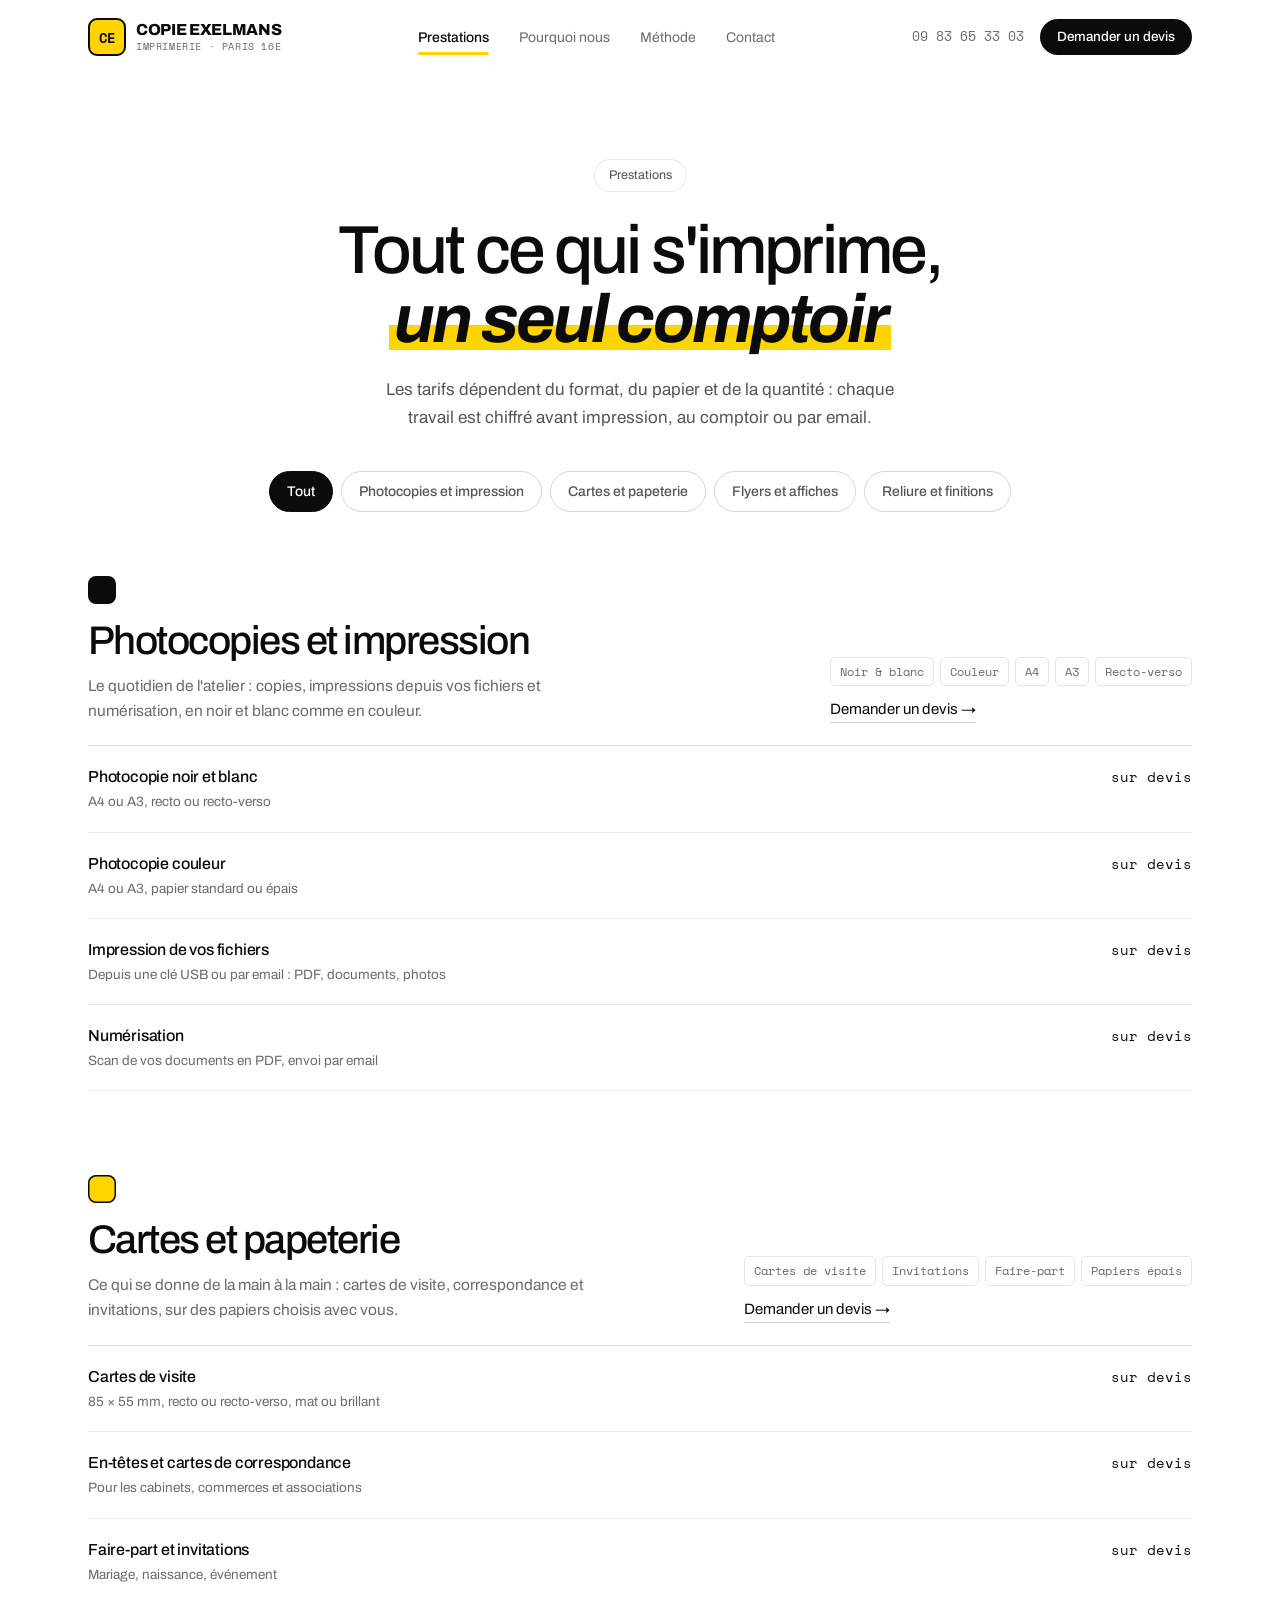
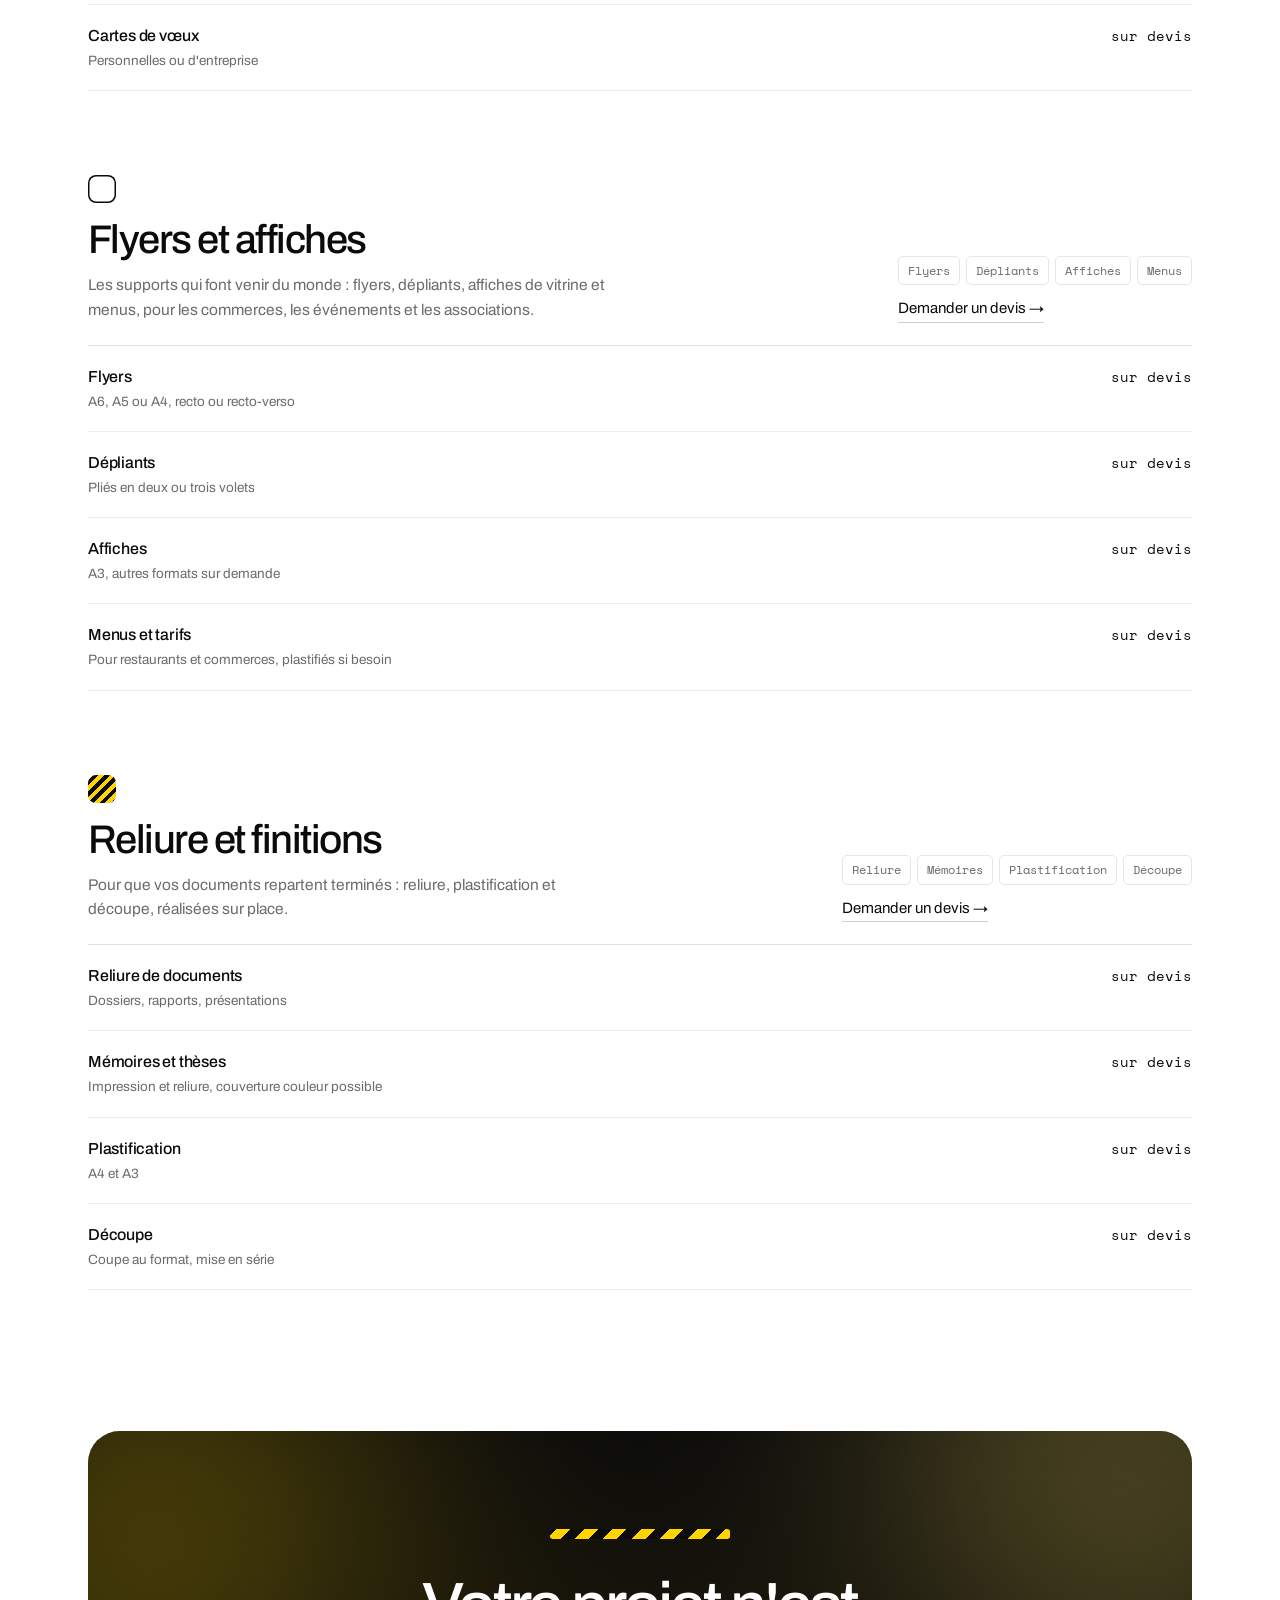
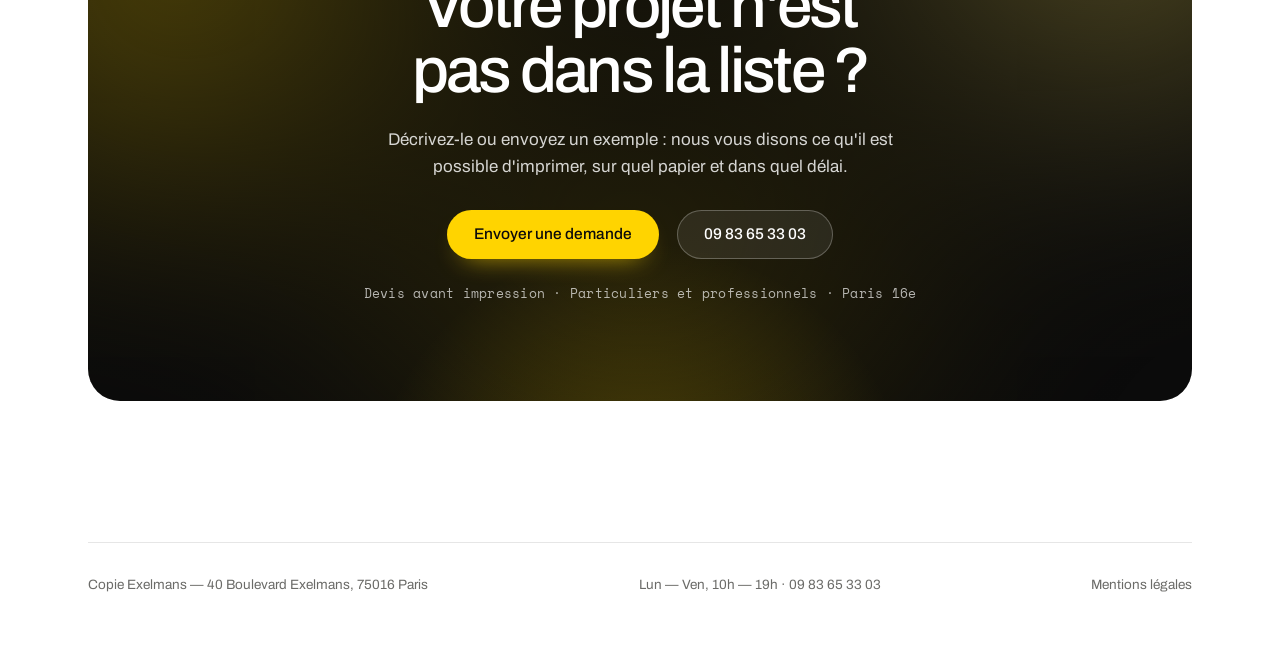
==== commit a2c2d646: "Version finale : animations, effets au survol et au défilement Titres révélés mot à mot, volet jaune" ====
--- a/catalogue.html
+++ b/catalogue.html
@@ -12,7 +12,7 @@
 <link rel="preconnect" href="https://fonts.googleapis.com">
 <link rel="preconnect" href="https://fonts.gstatic.com" crossorigin>
 <link href="https://fonts.googleapis.com/css2?family=Archivo:wght@400;500;600;700;800&family=Space+Mono:wght@400;700&display=swap" rel="stylesheet">
-<link rel="stylesheet" href="assets/css/style.css?v=1">
+<link rel="stylesheet" href="assets/css/style.css?v=2">
 </head>
 <body>
 
@@ -312,6 +312,6 @@
   <a class="btn btn--accent" href="contact.html">Demander un devis</a>
 </div>
 
-<script src="assets/js/main.js?v=1" defer></script>
+<script src="assets/js/main.js?v=2" defer></script>
 </body>
 </html>
--- a/assets/css/style.css
+++ b/assets/css/style.css
@@ -2256,6 +2256,7 @@
 
 .marquee-track span:hover { background: var(--yellow); color: var(--ink); }
 .marquee-track span { padding: 2px 8px; border-radius: 6px; }
+.marque:hover { filter: none; opacity: 1; }
 
 .faq-q:hover,
 .faq-q[aria-expanded="true"] { color: var(--ink); }
@@ -2491,3 +2492,291 @@
   .brand-name { font-size: 14px; }
   .brand-mark { width: 34px; height: 34px; font-size: 12px; }
 }
+
+/* 19. Animations et effets (version finale) ------------------------------ */
+
+/* Entrée de page en fondu. */
+body { animation: cx-page 0.6s ease both; }
+@keyframes cx-page { from { opacity: 0; } to { opacity: 1; } }
+
+/* Titres mot à mot (découpés par main.js). */
+.split-words .w {
+  display: inline-block;
+  overflow: hidden;
+  vertical-align: top;
+  padding: 0.1em 0.06em 0.12em;
+  margin: -0.1em -0.06em -0.12em;
+}
+
+.split-words .wi {
+  display: inline-block;
+  transform: translateY(112%) rotate(4deg);
+  transform-origin: 0 100%;
+  transition: transform 0.95s var(--ease);
+  transition-delay: calc(var(--i, 0) * 55ms + 80ms);
+}
+
+.split-words.words-in .wi { transform: none; }
+
+/* Le surlignage jaune se trace après l'arrivée du mot. */
+.split-words .grad {
+  background-size: 0% 100%;
+  background-repeat: no-repeat;
+  transition: background-size 0.8s var(--ease) 0.9s;
+}
+.split-words.words-in .grad { background-size: 100% 100%; }
+
+/* Volet jaune qui découvre les photos. */
+.media.wipe-armed::after {
+  content: "";
+  position: absolute;
+  inset: 0;
+  z-index: 2;
+  background: var(--yellow);
+  transform: scaleX(1);
+  transform-origin: 100% 50%;
+  pointer-events: none;
+}
+
+.media.wipe-armed img {
+  scale: 1.18;
+  transition: scale 1.4s var(--ease) 0.1s, transform 0.6s var(--ease);
+}
+
+.media.wipe-in::after {
+  transform: scaleX(0);
+  transition: transform 1s cubic-bezier(0.7, 0, 0.2, 1) 0.15s;
+}
+
+.media.wipe-in img { scale: 1; }
+
+/* Inclinaison 3D + reflet jaune qui suit le pointeur. */
+.tilt { position: relative; }
+
+.card.reveal {
+  transition: opacity 0.75s var(--ease) var(--d, 0ms), filter 0.75s ease var(--d, 0ms),
+    transform 0.4s var(--ease), border-color 0.3s ease, box-shadow 0.35s ease;
+}
+
+.card.reveal.is-armed { transform: translateY(22px); }
+
+.card.tilt:hover {
+  transform: perspective(1100px) rotateX(var(--rx, 0deg)) rotateY(var(--ry, 0deg)) translateY(-6px);
+}
+
+.stat.tilt:hover,
+.quote.tilt:hover,
+.store.tilt:hover,
+.form-card.tilt:hover {
+  transform: perspective(1100px) rotateX(var(--rx, 0deg)) rotateY(var(--ry, 0deg)) translateY(-4px);
+}
+
+.quote.tilt,
+.store.tilt,
+.form-card.tilt { transition: transform 0.4s var(--ease), box-shadow 0.35s ease; }
+
+.store.tilt:hover,
+.quote.tilt:hover { box-shadow: 10px 10px 0 0 var(--yellow), 0 0 0 1px var(--ink); }
+
+.tilt::after {
+  content: "";
+  position: absolute;
+  inset: 0;
+  z-index: 3;
+  border-radius: inherit;
+  pointer-events: none;
+  background: radial-gradient(380px circle at var(--mx, 50%) var(--my, 50%), rgba(255, 212, 0, 0.2), transparent 62%);
+  opacity: 0;
+  transition: opacity 0.35s ease;
+}
+
+.tilt:hover::after { opacity: 1; }
+
+/* Boutons : reflet qui balaie + aimantation vers le pointeur. */
+.btn {
+  position: relative;
+  overflow: hidden;
+  isolation: isolate;
+}
+
+.btn::before {
+  content: "";
+  position: absolute;
+  inset: 0;
+  z-index: -1;
+  background: linear-gradient(110deg, transparent 25%, rgba(255, 255, 255, 0.5) 50%, transparent 75%);
+  transform: translateX(-130%);
+  transition: transform 0.75s var(--ease);
+  pointer-events: none;
+}
+
+.btn:hover::before,
+.btn:focus-visible::before { transform: translateX(130%); }
+
+.btn.magnetic,
+.btn.magnetic:hover,
+.btn.magnetic:focus-visible {
+  transform: translate(var(--tx, 0px), var(--ty, 0px));
+}
+
+/* En-tête qui s'efface en descendant. */
+.site-header {
+  transition: border-color 0.3s ease, background 0.3s ease, transform 0.45s var(--ease);
+}
+
+.site-header.is-hidden { transform: translateY(-101%); }
+
+/* Repères de calage dans le héro. */
+.reg-mark {
+  position: absolute;
+  z-index: 0;
+  width: 58px;
+  height: 58px;
+  color: var(--ink);
+  opacity: 0.55;
+  pointer-events: none;
+  transform: translate(var(--px, 0px), var(--py, 0px));
+  transition: transform 0.7s var(--ease);
+}
+
+.reg-mark svg {
+  width: 100%;
+  height: 100%;
+  animation: cx-spin 26s linear infinite;
+}
+
+.reg-mark--b svg { animation-direction: reverse; animation-duration: 34s; }
+
+@keyframes cx-spin { to { transform: rotate(360deg); } }
+
+@media (max-width: 899px) {
+  .reg-mark { display: none; }
+}
+
+/* Balayage « laser » sur le bon de commande, une fois rempli. */
+.quote::before {
+  content: "";
+  position: absolute;
+  left: 0;
+  right: 0;
+  top: 0;
+  height: 2px;
+  z-index: 4;
+  background: var(--yellow);
+  box-shadow: 0 0 18px 5px rgba(255, 212, 0, 0.55);
+  opacity: 0;
+  pointer-events: none;
+}
+
+.quote:has(.quote-foot.is-in)::before { animation: cx-scan 1.5s var(--ease) 0.25s both; }
+
+@keyframes cx-scan {
+  0% { top: 0; opacity: 0; }
+  12% { opacity: 1; }
+  88% { opacity: 1; }
+  100% { top: 100%; opacity: 0; }
+}
+
+/* Double bandeau croisé noir / jaune. */
+.bands {
+  position: relative;
+  overflow: hidden;
+  padding: clamp(70px, 9vw, 120px) 0 clamp(20px, 3vw, 40px);
+}
+
+.band {
+  width: 112%;
+  margin-left: -6%;
+  padding: 16px 0;
+  overflow: hidden;
+}
+
+.band--ink {
+  background: var(--ink);
+  color: #fff;
+  transform: rotate(2deg);
+}
+
+.band--yellow {
+  position: relative;
+  margin-top: -26px;
+  background: var(--yellow);
+  color: var(--ink);
+  border-block: 2px solid var(--ink);
+  transform: rotate(-2.4deg);
+}
+
+.band-track {
+  display: flex;
+  align-items: center;
+  gap: 30px;
+  width: max-content;
+  white-space: nowrap;
+  font-weight: 800;
+  font-size: clamp(20px, 2.6vw, 32px);
+  letter-spacing: -0.02em;
+  text-transform: uppercase;
+  animation: cx-marquee 30s linear infinite;
+}
+
+.band-track--rev { animation-direction: reverse; animation-duration: 36s; }
+
+.band-track i {
+  font-style: normal;
+  font-size: 0.7em;
+  color: var(--yellow);
+}
+
+.band--yellow .band-track i { color: var(--ink); }
+
+.bands:hover .band-track { animation-play-state: paused; }
+
+/* Panneau final : le halo suit aussi le pointeur. */
+.cta-panel::after {
+  content: "";
+  position: absolute;
+  inset: 0;
+  z-index: -1;
+  pointer-events: none;
+  background: radial-gradient(420px circle at var(--mx, 50%) var(--my, 120%), rgba(255, 212, 0, 0.22), transparent 65%);
+  transition: background 0.2s ease;
+}
+
+/* Petit pictogramme pastille qui « pulse » dans les badges. */
+.badge .dot { animation: cx-pulse 2.4s ease-in-out infinite; }
+
+@keyframes cx-pulse {
+  0%, 100% { box-shadow: 0 0 0 1.5px var(--ink), 0 0 0 0 rgba(255, 212, 0, 0.7); }
+  50% { box-shadow: 0 0 0 1.5px var(--ink), 0 0 0 6px rgba(255, 212, 0, 0); }
+}
+
+/* Mouvement réduit : tout reste lisible et immobile. */
+@media (prefers-reduced-motion: reduce) {
+  body,
+  .reg-mark svg,
+  .band-track,
+  .badge .dot,
+  .quote::before { animation: none !important; }
+  .split-words .wi { transform: none !important; transition: none !important; }
+  .media.wipe-armed::after { display: none; }
+  .media.wipe-armed img { scale: 1; }
+  .btn::before { display: none; }
+  .site-header.is-hidden { transform: none; }
+}
+
+/* Bon de commande : colonnes calibrées pour des formats et papiers (texte),
+   et non plus pour des prix. */
+.quote-grid { grid-template-columns: minmax(0, 1fr) 62px 108px; column-gap: 10px; }
+.quote-row .quote-price { font-size: 12px; }
+
+@media (min-width: 420px) {
+  .quote-grid { grid-template-columns: minmax(0, 1fr) 76px 128px; }
+}
+
+@media (min-width: 560px) {
+  .quote-grid { grid-template-columns: minmax(0, 1fr) 110px 170px; column-gap: 16px; }
+  .quote-row .quote-price { font-size: 13px; }
+}
+
+/* Exposant dans un titre découpé : il ne doit pas agrandir la ligne. */
+.split-words sup { line-height: 0; font-size: 0.5em; }
